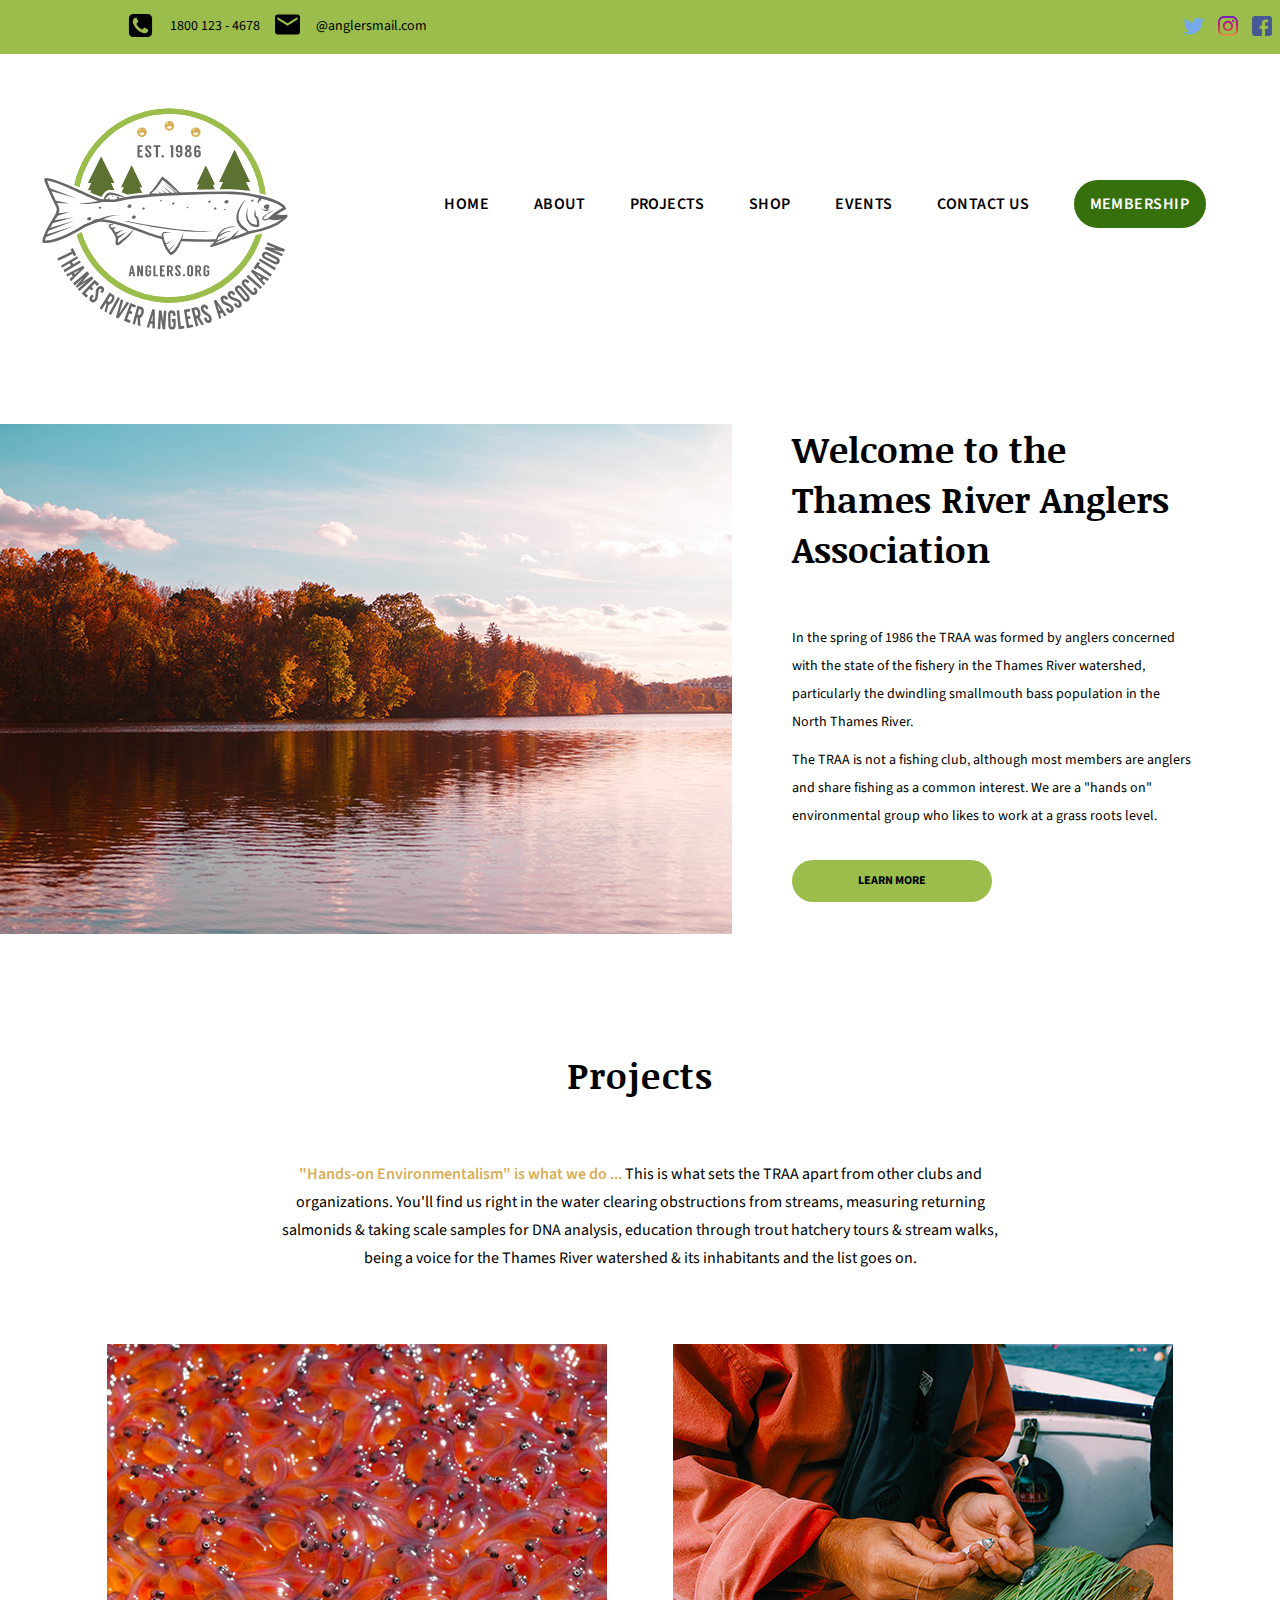
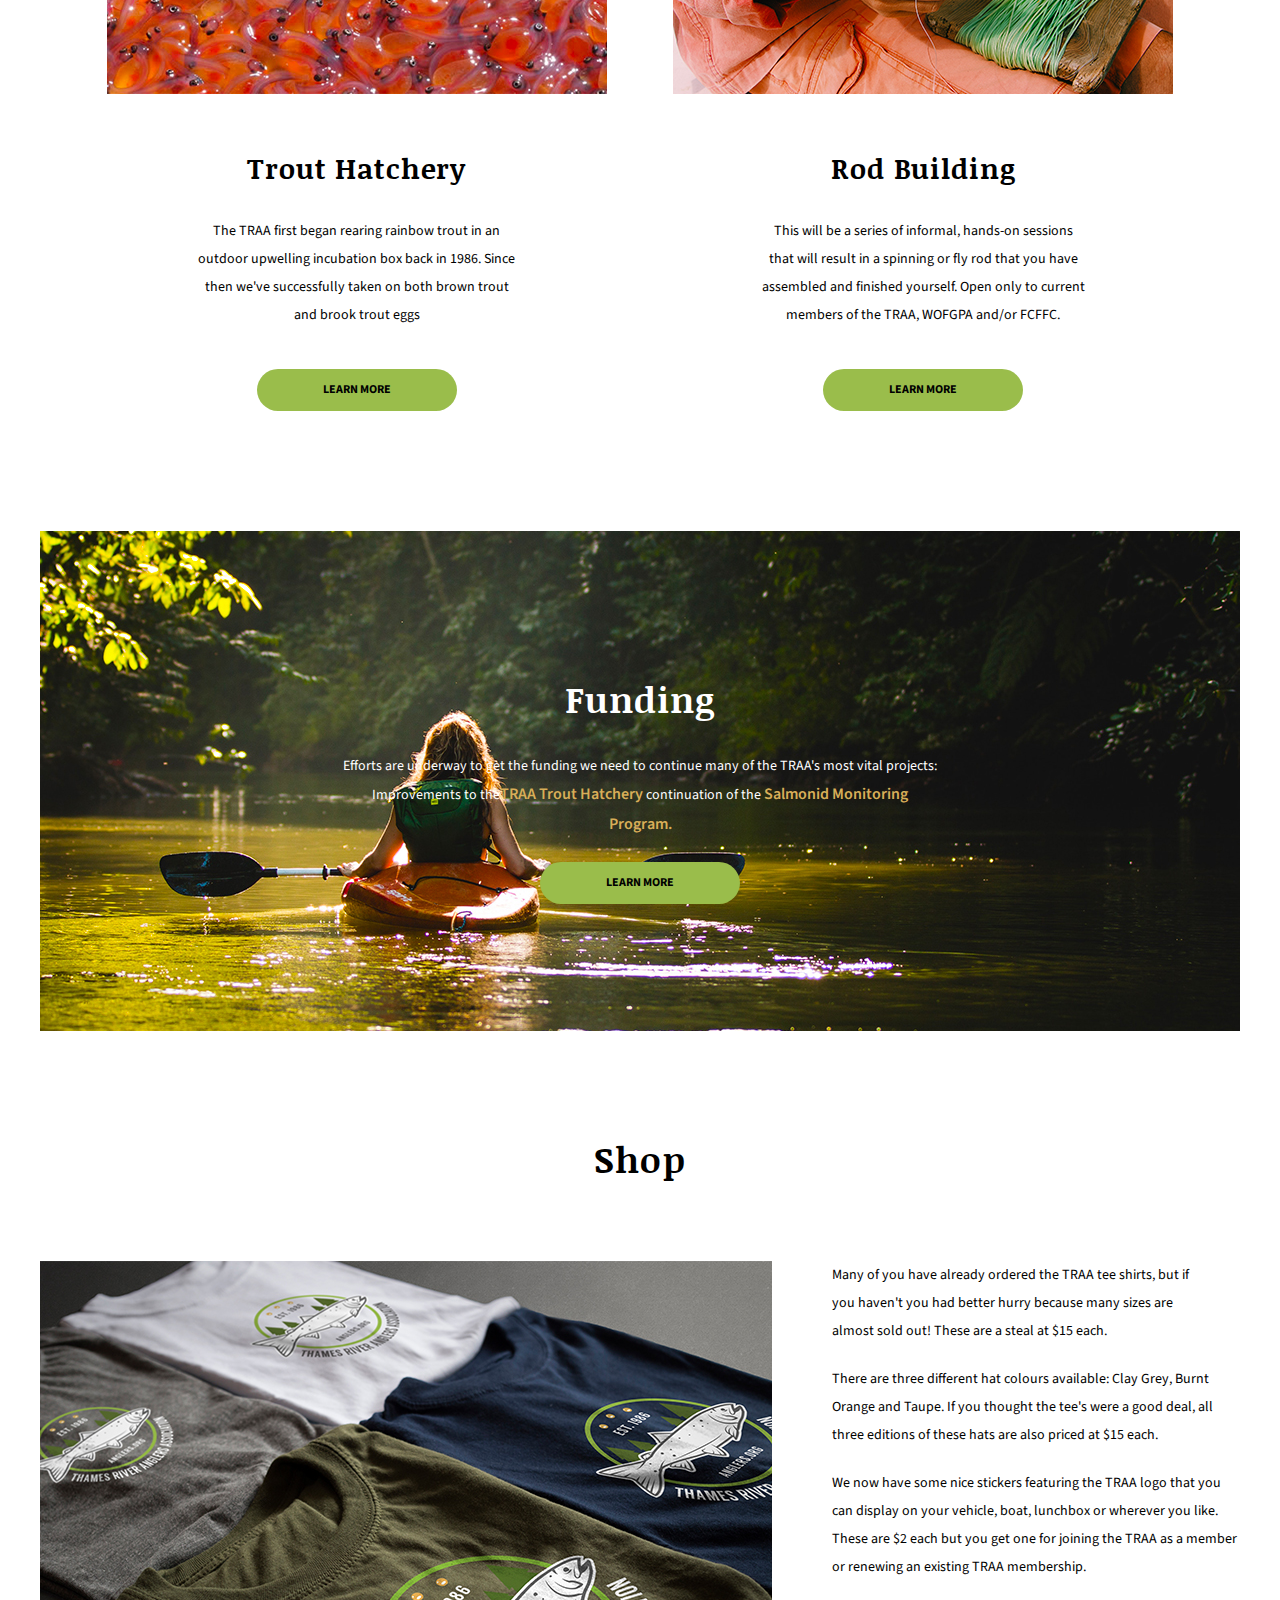
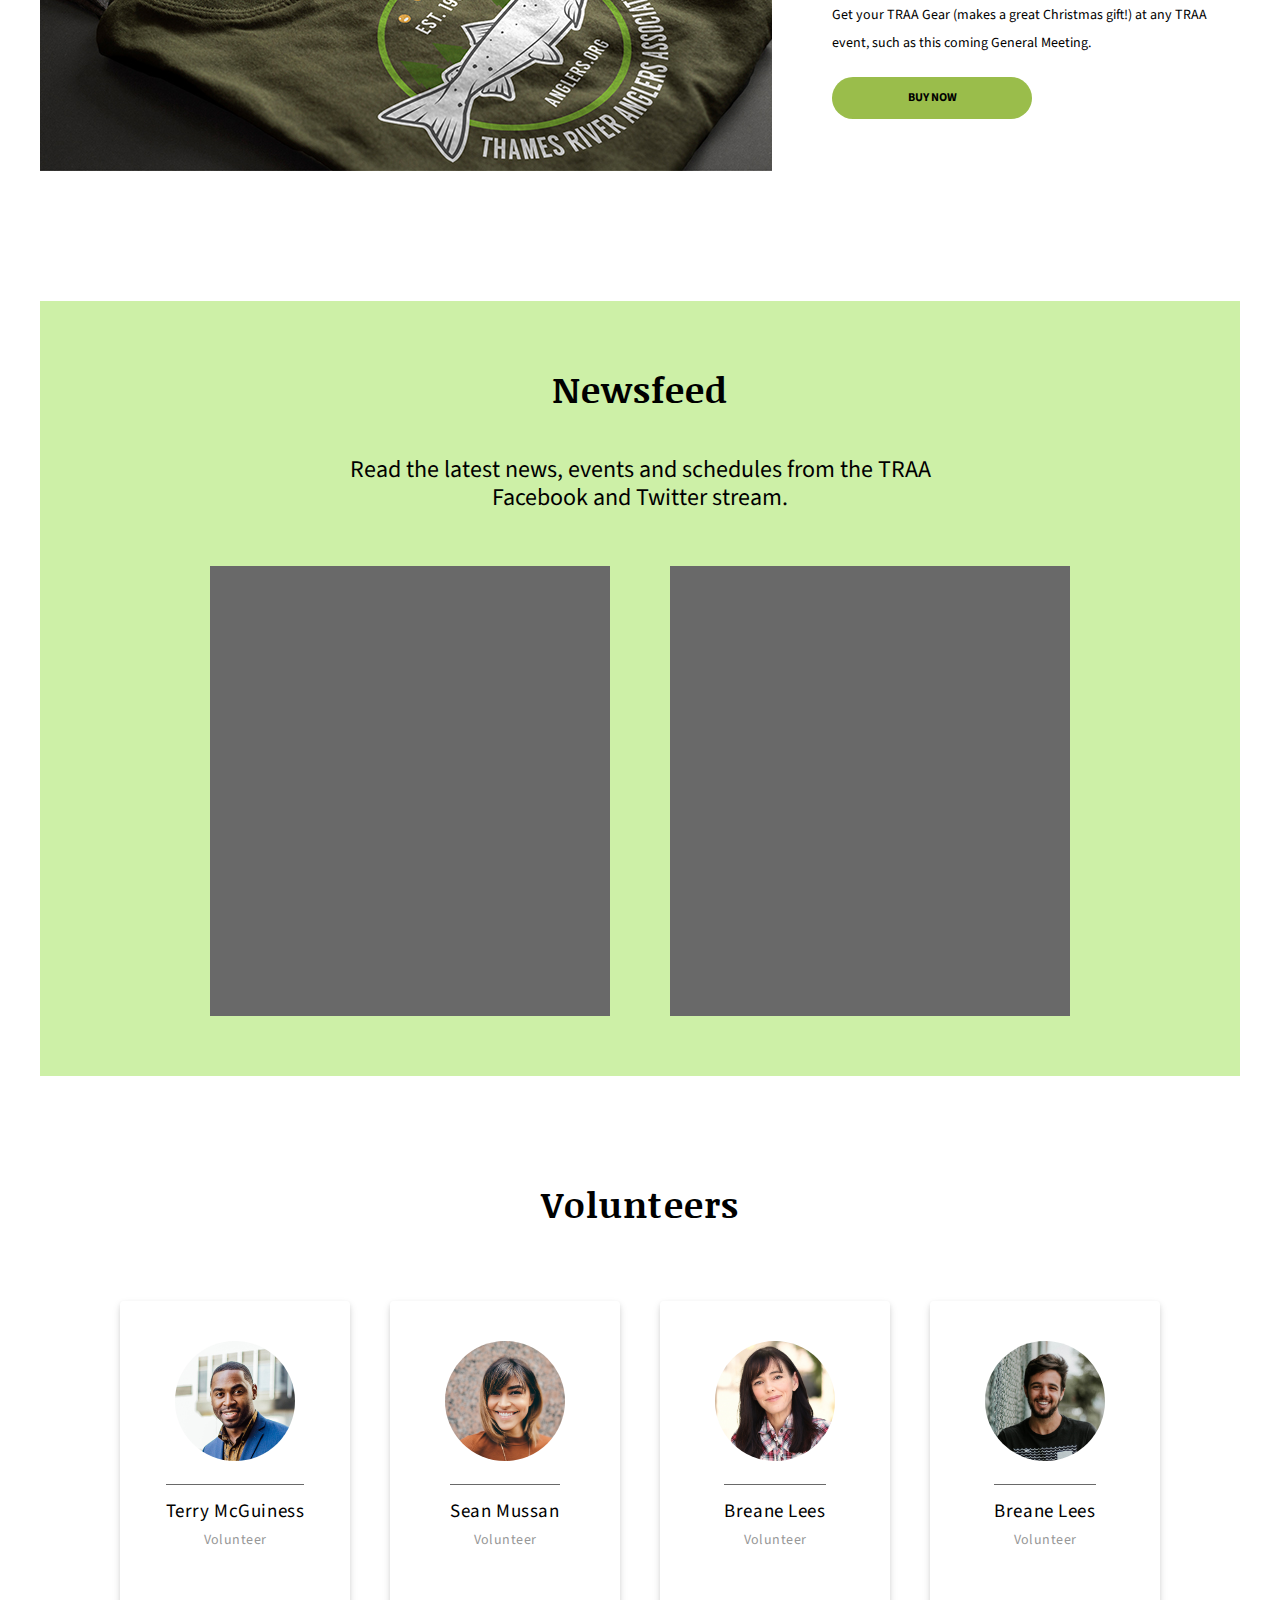
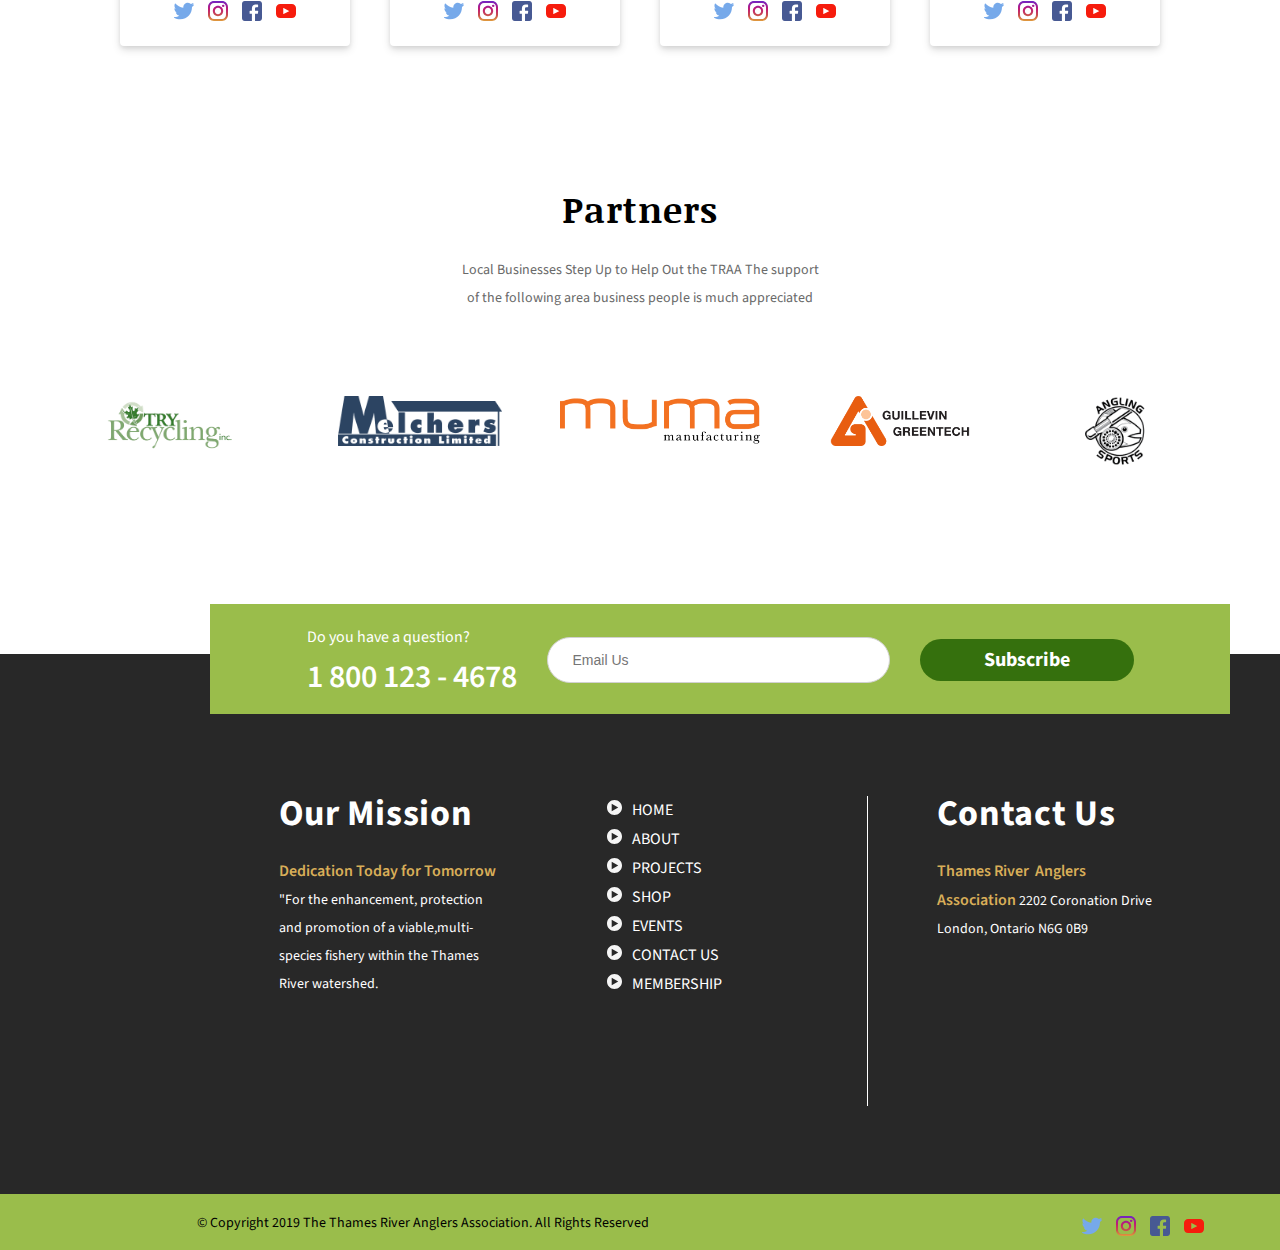
==== index.html @ 68405359 "added new images and project page detail" ====
<!doctype html>
<html lang="en">
<head>
<meta charset="utf-8">
<title>Thames River Anglers Association</title>
<link href="css/reset.css" rel="stylesheet" type="text/css"> 
<link href="https://fonts.googleapis.com/css?family=Noticia+Text:400,400i,700,700i" rel="stylesheet">
<link href="https://fonts.googleapis.com/css?family=Source+Sans+Pro:300,300i,400,400i,600,700" rel="stylesheet">
<link href="css/main.css" rel="stylesheet" type="text/css"> 
</head>

<body>
	<!-- top contact and social media -->
	<div id="topInfo">
		<section class="holder">
			<h2 class="hidden">Contact and Social Menu</h2>
			<div id="contactTop">
				<img src="images/iconfinder_phone-square_1608789.svg" alt="Iconfinder - Telephone" width="27" height="27" title="Telephone Icon">
				<p>1800 123 - 4678</p>
				<img src="images/iconfinder_email_326515.svg" alt="Iconfinder - Email" width="25" height="25" title="Email Icon">
				<p>@anglersmail.com</p>
			</div>
			<div id="socialTop">
			        <nav class="socialMedia">
			            <h2 class="hidden">Social Media Navigation</h2>			                        
			                <ul>
			                    <li><a href="https://www.twitter.com" target="_blank"><img src="images/twitter.svg" alt="Twitter Social Media Link" height="20"></a></li>
			                    <li><a href="https://www.instagram.com" target="_blank"><img src="images/instagram.svg" alt="Instagram Social Media Link" height="20"></a></li>
			                    <li><a href="https://www.facebook.com" target="_blank"><img src="images/facebook.svg" alt="Facebook Social Media Link" height="20"></a></li>
			                    <li><a href="https://www.youtube.com" target="_blank"><img src="images/youtube.svg" alt="YouTube Social Media Link" height="20"></a></li>
			                    </ul>
			        </nav>
			</div>
		</section>
	</div>
	<!-- first feature -->
	<section id="featuredCon">
			<h2 class="hidden">Featured Product</h2>
			<div id="featuredImage">
				<img src="images/phil-henry-596534-unsplash_opt.jpg" alt="Photo of a forest" width="732" height="510" title="phil henry photo">
			</div>
			<section id="featureStack">
				<h2 class="hidden">Feature Article</h2>
				<h3>Welcome to the Thames River Anglers Association</h3>
				<p id="featuredImageDesc">In the spring of 1986 the TRAA was formed by anglers concerned with the state of the fishery in the Thames River watershed, particularly the dwindling smallmouth bass population in the North Thames River.</p>
				<p>The TRAA is not a fishing club, although most members are anglers and share fishing as a common interest. We are a "hands on" environmental group who likes to work at a grass roots level.</p>

				<div><a href="#" class="featBut">LEARN MORE</a></div>
			</section>
	</section>
	<!-- Footer Start -->
	<footer id="mainFooter">
	  		<h2 class="hidden">Footer</h2>
	  		<section class="questionSection">
	  			<h2 class="hidden">Ask us a question?</h2>
	  			<div class="haveQuestion">
	  				<div id="questionNumber">
	  				<h3>Do you have a question?</h3>
	  				<p>1 800 123 - 4678</p>
	  				</div>
		  				<div class="emailSection">
		  					<form id="emailForm">
		  						<input type="text" placeholder="Email Us">
							<a href="#"><p class="subscribeTitle">Subscribe</p></a>
							</form>
						</div>
				</div>
				<!-- mission statement start -->
					<section class="missionCon">
		       			<h2 class="hidden">Promo</h2>
		       			<div id="missionWrapper">
		       				<section id="missionInfo">
		       					<h3 class="hidden">Social Media Nav</h3>
		       						<div class="ourMission">
		       							<h4>Our Mission</h4>
		       							<p><span class="boldStyling">Dedication Today for Tomorrow</span> "For the enhancement, protection and promotion of a viable,multi-species fishery within the Thames River watershed.</p>
		       						</div>
		       						<div class="quickLinks">
		       							<p><img class="iconNudge" src="images/circledbordertriangleright_183331.svg" width="15" height="15" alt="circlebordertriangle"><a href="#">HOME</a></p>
		       							<p><img class="iconNudge" src="images/circledbordertriangleright_183331.svg" width="15" height="15" alt="circlebordertriangle"><a href="#">ABOUT</a></p>
		       							<p><img class="iconNudge" src="images/circledbordertriangleright_183331.svg" width="15" height="15" alt="circlebordertriangle"><a href="#">PROJECTS</a></p>
		       							<p><img class="iconNudge" src="images/circledbordertriangleright_183331.svg" width="15" height="15" alt="circlebordertriangle"><a href="#">SHOP</a></p>
		       							<p><img class="iconNudge" src="images/circledbordertriangleright_183331.svg" width="15" height="15" alt="circlebordertriangle"><a href="#">EVENTS</a></p>
		       							<p><img class="iconNudge" src="images/circledbordertriangleright_183331.svg" width="15" height="15" alt="circlebordertriangle"><a href="#">CONTACT US</a></p>
		       							<p><img class="iconNudge" src="images/circledbordertriangleright_183331.svg" width="15" height="15" alt="circlebordertriangle"><a href="#">MEMBERSHIP</a></p>
		       						</div>
		       						<div class="contactUs">
		       							<h3>Contact Us</h3>
		       							<p><span class="boldStyling">Thames River  Anglers Association</span>
		       							2202 Coronation Drive London, Ontario N6G 0B9</p>
		       						</div>
		       				</section>
		       			</div>
		       		</section>
	  		</section>
	  		<!-- mission content end -->
		  	<!-- lower contact info -->
			<section id="copyRight">
	  			<h2 class="hidden">Copyright</h2>
					<section class="copyrightCopy">
						<h3 class="hidden">Copyright Text</h3>
						<p>&copy; Copyright 2019 The Thames River Anglers Association. All Rights Reserved</p>
						<div class="socialmediaFooter">
							<nav class="socialMedia">
							            <h2 class="hidden">Social Media Navigation</h2>			                        
							            <ul>
							                <li><a href="https://www.twitter.com" target="_blank"><img src="images/twitter.svg" alt="Twitter Social Media Link" height="20"></a></li>
							                    <li><a href="https://www.instagram.com" target="_blank"><img src="images/instagram.svg" alt="Instagram Social Media Link" height="20"></a></li>
							                    <li><a href="https://www.facebook.com" target="_blank"><img src="images/facebook.svg" alt="Facebook Social Media Link" height="20"></a></li>
							                    <li><a href="https://www.youtube.com" target="_blank"><img src="images/youtube.svg" alt="YouTube Social Media Link" height="20"></a></li>
							            </ul>
			        		</nav>
						</div>
					</section>

			</section>	
			<!-- mission section end -->
	</footer>
	<!-- end of the footer -->
	<!-- Start the Content -->
	<div id="siteContainer">
		<h1 class="hidden">TRAA Homepage</h1>
	    	<header id="mainHeader">
	        	<div id="logo">
	        		<img src="images/traa_logo-MASTER.svg" alt="logo" width="250" height="250" id="iconfinder_icon" title="Telephone Icon">
	        	</div><!--end logo-->
	        	<div class="navCon">
		            <nav id="mainNav"><h2 class="hidden">Main Navigation</h2>
				            <ul>
				               <li><a href="index.html">HOME</a>
				               		  <ul class="dropDown">
							                <li><a href="#">FUNDING</a></li>
							                <li><a href="#">NEWSFEED</a></li>
							                <li><a href="#">VOLUNTEERS</a></li>
							                <li><a href="#">PARTNERS</a></li>
							            </ul>
				               </li>
				               <li><a href="about.html">ABOUT</a></li>
				               <li><a href="projects.html">PROJECTS</a></li>
				               <li><a href="#">SHOP</a></li>
				               <li><a href="#">EVENTS</a></li>
				               <li><a href="contact.html">CONTACT US</a></li>
				               <li id="selected" ><a href="#">MEMBERSHIP</a></li>
				            </ul>
		            </nav>
		            <!--end mainNav-->
	             </div>	
	        </header>
	    <!--end mainHeader-->
	    	<div class="space">
	    		<!-- create space -->
	    	</div>
	    	<!-- end space -->
	    	<!-- Section title -->
	    	<section id="projectSection">
	    		<h2 class="hidden">Projects</h2>
	    		<h3>Projects</h3>
				<p><span class="boldStyling">"Hands-on Environmentalism" is what we do ...</span>
				This is what sets the TRAA apart from other clubs and organizations. You'll find us right in the water clearing obstructions from streams, measuring returning salmonids & taking scale samples for DNA analysis, education through trout hatchery tours & stream walks, being a voice for the Thames River watershed & its inhabitants and the list goes on.</p>
			</section>
	    <div class="projectCon">
			<!--  Section title end -->
				<section class="troutCon">
					<!-- Image goes above -->
					<div id="projectImage1">
						<img src="images/trout_hatchery_opt.jpg" alt="logo" width="500" height="350" title="Trout Fishery Eggs">
					</div>	
					<h2>Trout Hatchery</h2>
						<p class="projectText">The TRAA first began rearing rainbow trout in an outdoor upwelling incubation box back in 1986. Since then we've successfully taken on both brown trout and brook trout eggs</p>
						<a href="projects.html" class="projBut">LEARN MORE</a> 
				</section>
				<section class="rodCon">
					<!-- Image goes above -->
					<div id="projectImage2">
						<img src="images/mael-balland-1156985-unsplash_opt.jpg" alt="logo" width="500" height="350" title="Rod Building">
					</div>
					<h2>Rod Building</h2>	
						<p class="projectText">This will be a series of informal, hands-on sessions that will result in a spinning or fly rod that you have assembled and finished yourself. Open only to current members of the TRAA, WOFGPA and/or FCFFC.</p>
						<a href="#" class="projBut">LEARN MORE</a> 
				</section>				
	    </div>
	<!-- side image for swag start -->
		<section class="fundingSection">
			<h2 class="hidden">Funding</h2>
			<section id="fundingCon">
				<h3 id="fundingTitle">Funding</h3>
	       		<p class="fundingText">Efforts are underway to get the funding we need to continue many of the TRAA's most vital projects: Improvements to the<a href="projects.html"><span class="boldStyling">TRAA Trout Hatchery</span></a> continuation of the
	       		<a href="http://www.anglers.org/salmonidmonitoring_2012.html"><span class="boldStyling">Salmonid Monitoring Program.</span></a></p>
	       		<a href="#" class="fundBut">LEARN MORE</a>
	       	</section>
	    </section>
	    <!-- side shop for swag end -->
	    	 <!-- side shop for swag -->
	 <section id="shopTitle">
	 	<h2 class="hidden">Shop Title</h2>
	 	<h3>Shop</h3>
	 </section>
	<section id="shopCon">
			<h2 class="hidden">Shop</h2>
			
			<div id="shopImage">
				<img src="images/tshirt_mockup_traa_opt.jpg" alt="Tshirts" width="732" height="510" title="TRAA Swag Clothing">
			</div>
			<section id="shopStack">
				<h2 class="hidden">Shop Article</h2>
				
				<p id="shopImageDesc">Many of you have already ordered the TRAA tee shirts, but if you haven't you had better hurry because many sizes are almost sold out! These are a steal at $15 each.</p>	

				<p>There are three different hat colours available: Clay Grey, Burnt Orange and Taupe. If you thought the tee's were a good deal, all three editions of these hats are also priced at $15 each.</p>

				<p>We now have some nice stickers featuring the TRAA logo that you can display on your vehicle, boat, lunchbox or wherever you like. These are $2 each but you get one for joining the TRAA as a member or renewing an existing TRAA membership.</p>

				<p>Get your TRAA Gear (makes a great Christmas gift!) at any TRAA event, such as this coming General Meeting.</p>
				<div><a href="#" class="shopBut">BUY NOW</a></div>
		</section>
	</section>
		<!-- newsfeed  start -->
	    <section class="newsfeedCon">
	    	  <h2 class="hidden">Newsfeed</h2>
	    	<section class=" newsfeed">
	    		<h2 class="hidden">Facbook & Twitter Feed</h2>
	    		<h3 id="newsfeedTitle">Newsfeed</h3>
	    		<p class="newsfeedText">Read the latest news, events and schedules from the TRAA Facebook and Twitter stream.</p>
	    			
	    			<!-- Feed start -->
	    			<section class="juxtaSocial">
	    				<h4 class="hidden">Facebook & Twitter Feeds</h4>
		    			<div class="fb-comment-embed"></div>
		    			<div class="twitter-comment-embed"></div>
		    			<!-- Feed end -->
	    			</section>
	    	</section>
	    </section>
	    <!-- newsfeed end -->
	     <!-- volunteer start -->
	    <section class="volunteerSection">
       		<h2 class="hidden">Promo</h2>
       			<div id="volunteerCon">
       				<h3 id="volunteerTitle">Volunteers</h3>
       				<section id="profileCon">
       					<h4 class="hidden">Social Media Nav</h4>
       						<div class="socialProfile">
       							<div class="profileImage">
       								<img src="images/tamarcus-brown-266128-unsplash_opt.jpg" alt="Photo" width="120" height="120" title="Tamaruc Brown Photo">
       							</div>
	       							<p class="volunteerNam">Terry McGuiness</p>
	       							<p class="justVolunteer">Volunteer</p>
       							<div class="socialmediaIcons">
       								<nav class="socialMedia">
							            <h2 class="hidden">Social Media Navigation</h2>			                        
							                <ul>
							                    <li><a href="https://www.twitter.com" target="_blank"><img src="images/twitter.svg" alt="Twitter Social Media Link" height="20"></a></li>
							                    <li><a href="https://www.instagram.com" target="_blank"><img src="images/instagram.svg" alt="Instagram Social Media Link" height="20"></a></li>
							                    <li><a href="https://www.facebook.com" target="_blank"><img src="images/facebook.svg" alt="Facebook Social Media Link" height="20"></a></li>
							                    <li><a href="https://www.youtube.com" target="_blank"><img src="images/youtube.svg" alt="YouTube Social Media Link" height="20"></a></li>
							                    </ul>
			        				</nav>
       							</div>
       						</div>
       						<div class="socialProfile">
       							<div class="profileImage">
       								<img src="images/kyle-loftus-592091-unsplash.jpg" alt="Photo" width="120" height="120" title="Tamaruc Brown Photo">
       							</div>
	       							<p class="volunteerNam">Sean Mussan</p>
	       							<p class="justVolunteer">Volunteer</p>
       							<div class="socialmediaIcons">
       								<nav class="socialMedia">
							            <h2 class="hidden">Social Media Navigation</h2>			                        
							                <ul>
							                    <li><a href="https://www.twitter.com" target="_blank"><img src="images/twitter.svg" alt="Twitter Social Media Link" height="20"></a></li>
							                    <li><a href="https://www.instagram.com" target="_blank"><img src="images/instagram.svg" alt="Instagram Social Media Link" height="20"></a></li>
							                    <li><a href="https://www.facebook.com" target="_blank"><img src="images/facebook.svg" alt="Facebook Social Media Link" height="20"></a></li>
							                    <li><a href="https://www.youtube.com" target="_blank"><img src="images/youtube.svg" alt="YouTube Social Media Link" height="20"></a></li>
							                    </ul>
			        				</nav>
       							</div>
       						</div>
       						<div class="socialProfile">
       							<div class="profileImage">
       								<img src="images/sage-kirk-485982-unsplash-opt.jpg" alt="Photo" width="120" height="120" title="Tamaruc Brown Photo">
       							</div>
	       							<p class="volunteerNam">Breane Lees</p>
	       							<p class="justVolunteer">Volunteer</p>
       							<div class="socialmediaIcons">
       								<nav class="socialMedia">
							            <h2 class="hidden">Social Media Navigation</h2>			                        
							                <ul>
							                    <li><a href="https://www.twitter.com" target="_blank"><img src="images/twitter.svg" alt="Twitter Social Media Link" height="20"></a></li>
							                    <li><a href="https://www.instagram.com" target="_blank"><img src="images/instagram.svg" alt="Instagram Social Media Link" height="20"></a></li>
							                    <li><a href="https://www.facebook.com" target="_blank"><img src="images/facebook.svg" alt="Facebook Social Media Link" height="20"></a></li>
							                    <li><a href="https://www.youtube.com" target="_blank"><img src="images/youtube.svg" alt="YouTube Social Media Link" height="20"></a></li>
							                    </ul>
			        				</nav>
       							</div>	
       						</div>
       						<div class="socialProfile">
       							<div class="profileImage">
       								<img src="images/eduardo-dutra-620857-unsplash_opt.jpg" alt="Photo" width="120" height="120" title="Tamaruc Brown Photo">
       							</div>
	       							<p class="volunteerNam">Breane Lees</p>
	       							<p class="justVolunteer">Volunteer</p>
       							<div class="socialmediaIcons">
       								<nav class="socialMedia">
							            <h2 class="hidden">Social Media Navigation</h2>			                        
							                <ul>
							                    <li><a href="https://www.twitter.com" target="_blank"><img src="images/twitter.svg" alt="Twitter Social Media Link" height="20"></a></li>
							                    <li><a href="https://www.instagram.com" target="_blank"><img src="images/instagram.svg" alt="Instagram Social Media Link" height="20"></a></li>
							                    <li><a href="https://www.facebook.com" target="_blank"><img src="images/facebook.svg" alt="Facebook Social Media Link" height="20"></a></li>
							                    <li><a href="https://www.youtube.com" target="_blank"><img src="images/youtube.svg" alt="YouTube Social Media Link" height="20"></a></li>
							                    </ul>
			        				</nav>
       							</div>	
       						</div>
       				</section>
       			</div>
       	</section>
	    <!-- volunteer end -->
	    <section class="partnerSection">
			<h2 class="hidden">Funding</h2>
				<section id="partnerCon">
					<h3 id="partnerTitle">Partners</h3>
		       		<p class="partnerText">Local Businesses Step Up to Help Out the TRAA The support of the following area business people is much appreciated</p>
			       	<section class="partnerFeature">
			       		<h4 class="hidden">partner logos</h4>
			       		<div class="partnerLogo">
			       			<img src="images/try_recycling.svg" alt="parnter logo" width="175" height="55" title="Try_Recycling">
			       		</div>
			       		<div class="partnerLogo">
			       			<img src="images/melchers.svg" alt="parnter logo" width="200" height="50" title="Melchers">
			       		</div>
			       		<div class="partnerLogo">
			       			<img src="images/muma.svg" alt="parnter logo" width="200" height="50" title="Muma Manufacturing">
			       		</div>
			       		<div class="partnerLogo">
			       			<img src="images/guillevin.svg" alt="parnter logo" width="200" height="50" title="Guillevin">
			       		</div>
			       		<div class="partnerLogo">
			       			<img src="images/angling.svg" alt="parnter logo" width="150" height="70" title="Anglers">
			       		</div>
			       	</section>
		       	</section>
		       	
	    </section>

    </div><!--end siteContainer-->
	<script src="js/main.js"></script>   
</body>
</html>
---- css/main.css ----
@charset"UTF-8";
/*CSS Doc*/

/* comments */

.hidden
{
	display: none;
}

/* Colour Palette */
/* sky blue && greens */
/* b8ecd9 */
/* 083642 dark blue */
/* b0df49  lime green */
/* cdf0a7 */
 /* 476c5f */
 /* 35700d  hover green */


/* Logo Greens below */
/* 9abd4b primary green */
/* 5d7132 lime green  */
/* d8ae58  brown */

/*font-family: 'Noticia Text', serif; */
/*font-family: 'Source Sans Pro', sans-serif; */
body
{
	font-family: 'Source Sans Pro', Georgia, sans-serif;

}

p 
{	
	font-size: 14px;
	line-height: 28px;
}

a:any-link 
{
	color: #000;
	text-decoration: none;
	cursor: auto;
}

div a {
	font-size: 12px;
}


/* This will fill all my content */
#topInfo
{	display: flex;
	flex-direction: row;
	justify-content: center;
	width: 1440px;
	height: 54px;
	margin: 0 auto;
	background-color: #9abd4b;
}

.holder
{
	display: flex;
	flex-direction: row;
	margin: 0 auto;

}

/* very top telephone number and social area container */
#contactTop
{
	display: flex;
	flex-direction: row;
	justify-content: space-between;
	width: 300px;
	height: 27px;
	margin-top: 12px;
	margin-right: 750px;
	color: #000;
}

#socialTop{
	display: flex;
	flex-direction: row;
	justify-content: space-between;
}

.socialMedia{
	display: flex;
	flex-direction: row;
	justify-content: center;
	align-items: center;
}

.socialMedia ul li{
	filter: brightness(0.30); /*for IE6-9*/
	-webkit-filter: brightness(100%); /* Chrome 19+ & Safari 6+ */
	list-style: none;
	display: inline;
	padding: 7px;
	align-items: center;
}

.socialMedia ul li:hover{	
  filter: none;
  -webkit-filter: brightness(0%);
}

/* put DIVs the the siteContianer */
#siteContainer
{
	width: 1200px;
	margin: 0 auto;
}


#mainHeader
{
	display: flex;
	flex-direction: row;
	margin-top: 40px;

}

/*This is a flex for logo */
#logo
{	
	width: 250px;
	height: 250px;
	border-radius: 50%;

}

.navCon{
	margin-left: auto;
	height: 100px;
	margin-bottom: 30px;
}

#mainNav
{	
	display:flex;
	flex-direction: column;
	margin-left: auto;
	width: 830px;
	margin-top: 76px;

}

/* drop downmenu start  */
li 
{
 	display: block;
 	float: left;
 	padding: 10px;
    position: relative;
    text-decoration: none;
 	transition-duration: 0.2s;
}

li:hover 
{
 	cursor: pointer;
}

ul li ul 
{
	visibility: hidden;
	opacity: 0;
	position: absolute;
	transition: all 0.2s ease;
	margin-top: 10px;
	display: none;
}

/* hover meat and potatoes */
ul li:hover > ul, ul li:focus within > ul, ul li ul:hover 
{
	visibility: visible;
	display: block;
	opacity: 1;
	color: #fff;
	background-color: #35700d;
	padding: 15px; 
}

ul li ul li 
{
	clear: both;
	width: 100%;
}

.dropDown
{
	color: #fff;
}

/* drop down end */
#mainNav ul
{
	display: flex;
	justify-content: space-evenly;
	flex-direction: row;
	align-items: center;
}

#mainNav ul li {
	font-size: 16px;
	font-weight: 600;
	margin-left: 0px;
	letter-spacing: 0.03em;
}

#mainNav ul li a{
	font-size: 16px;
	-webkit-transition: color 0.4s ease-out;
  	-moz-transition: color 0.4s ease-out;
  	-o-transition: color 0.4s ease-out;
  	transition: color 0.4s ease-out;
	text-decoration: none;	
}

#mainNav ul li a:hover{
	color: #d8ae58;

}
/* membership bubble button */
#selected a
{

	width: 100px;
	color: white;
	padding: 16px;	
	background-color: #35700d;
	display: inline-block;	
 	border-radius: 50px;

}

/* feature container */
#featuredCon
{
	display: flex;
	flex-direction; row;
	position: absolute;
	margin-top: 370px;
}

#featuredImage
{	
	height: 510px;
	width: 732px;
	background-color: #282828;
	margin-right: 60px;
}

/* Container */
#featureStack{
	display: flex;
	flex-direction: column;
}

#featuredImageDesc
{
	width: 420px;
	margin-top: 50px;

}	

/* Title */
#featureStack h3{
	width: 410px;
	font-family: 'Noticia Text', Georgia, serif;
	font-weight: 700;
	font-size: 36px;
	line-height: 50px;
}

#featureStack p
{
	width: 400px;
	margin-bottom: 10px;
}



.featBut
{
	font-weight: bold;
	display: block;
	width: 170px;
	padding: 15px;
	text-align: center;
	margin-top: 20px;
	border-radius: 25px;
	color: #fff;
	background-color: #9abd4b;
	-webkit-transition: color 0.4s ease-out;
  	-moz-transition: color 0.4s ease-out;
  	-o-transition: color 0.4s ease-out;
  	transition: color 0.4s ease-out;
	
}

.featBut:Hover
{
	color: #fff;
	background-color: #35700d;
}

	
#featureStack{
	display: flex;
	flex-direction: column;
}

/* Space create within the body */
.space
{
	margin-bottom: 700px;
}

/* project section container */
#projectSection

{	display: flex;
	flex-direction: column;
	justify-content: center;
	margin: 0 auto;
	height: 240px;
}

#projectSection h3
{
	
	font-family: 'Noticia Text', Georgia, serif;
	font-weight: 700;
	font-size: 36px;
	height: 65px;
	letter-spacing: 0.03em;
	text-align: center;
	margin: 0 auto;
	margin-bottom: 38px;
}

.boldStyling
{
	font-size: 16px; 
	font-weight: 600;
	color: #d8ae58;
}


#projectSection p
{
	width: 750px;
	color: #000;
	font-size: 16px;
	text-align: center;
	margin: 0 auto;
	
}

/* two boxes on each side */
.projectCon
{
	display: flex;
	flex-direction: row;
	justify-content: space-evenly;
	margin: 0 auto;
	margin-top: 60px;
	margin-bottom: 120px;	
}

.projectCon h2 
{
	font-family: 'Noticia Text', Georgia, serif;
	font-weight: 700;
	font-size: 28px;
	letter-spacing: 0.03em;
	margin-top: 60px;
	margin-bottom: 35px;
	text-align: center;
}

/* section container */
#projectImage1, #projectImage2 
{	
	width: 500px;
	height: 350px;
	margin: 0 auto;
}

.projectText
{	width: 325px;
	text-align: center;
}

/* center the containter to the wrapper projectCon */
.troutCon
{
	display: flex;
	flex-direction: column;
	align-items: center;
}
/* psuh the button down */
.troutCon a
{
	margin-top: 40px;
}

.rodCon
{
	display: flex;
	flex-direction: column;
	align-items: center;
}
/* push the button down */
.rodCon a
{
	margin-top: 40px;
}

/* section buttons */
.projBut
{
	font-weight: bold;
	display: block;
	width: 170px;
	padding: 15px;
	text-align: center;
	margin-top: 20px;
	border-radius: 25px;
	color: #fff;
	background-color: #9abd4b;
	-webkit-transition: color 0.4s ease-out;
  	-moz-transition: color 0.4s ease-out;
  	-o-transition: color 0.4s ease-out;
  	transition: color 0.4s ease-out;
	
}

.projBut:Hover
{
	color: #fff;
	background-color: #35700d;
}

/* Funding start: using the image as the background ; */
.fundingSection
{
	display: flex;
	flex-direction: row;
	height: 500px;
	margin-bottom: 110px;
	background: url('../images/filip-mroz-169103-unsplash_opt.jpg') center no-repeat; 
}


.fundBut
{
	font-weight: bold;
	display: block;
	width: 170px;
	padding: 15px;
	text-align: center;
	margin-top: 20px;
	border-radius: 25px;
	color: #fff;
	background-color: #9abd4b;
	-webkit-transition: color 0.4s ease-out;
  	-moz-transition: color 0.4s ease-out;
  	-o-transition: color 0.4s ease-out;
  	transition: color 0.4s ease-out;
	
}

.fundBut:Hover{

	color: #fff;
	background-color: #35700d;
}

#fundingCon
{
	display: flex;
	flex-direction: column;
	align-items: center;
	margin: 0 auto;
	margin-top:150px;
}

#fundingCon h3
{
	font-family: 'Noticia Text', Georgia, serif;
	font-weight: 700;
	font-size: 36px;
	color: #fff;
	letter-spacing: 0.03em;
	margin-bottom: 35px;
	text-align: center;

}

#fundingTitle
{
	width: 250px;
	height: 36px;
	margin-bottom: 30px;

}

.fundingText
{
	width: 600px;
	height: 50px;
	text-align: center;
	color: #fff;
	margin-bottom: 40px;
}
/* Funding End */

/* Shop start */
#shopCon
{
	display: flex;
	flex-direction: row;
	margin-bottom: 130px;
}

#shopTitle
{
	font-family: 'Noticia Text', Georgia, serif;
	font-weight: 700;
	font-size: 36px;
	height: 65px;
	letter-spacing: 0.03em;
	text-align: center;
	margin: 0 auto;
	margin-bottom: 55px;
}


#shopImage
{	
	height: 510px;
	width: 732px;
	background-color: #282828;
	margin-right: 60px;
}

#shopStack{
	display: flex;
	flex-direction: column;

}

#shopImageDesc
{
	width: 375px;

}

#shopStack p
{
	margin-bottom: 20px;
}	

.shopBut
{
	font-weight: bold;
	display: block;
	width: 170px;
	padding: 15px;
	text-align: center;
	border-radius: 25px;
	color: #fff;
	background-color: #9abd4b;
	-webkit-transition: color 0.4s ease-out;
  	-moz-transition: color 0.4s ease-out;
  	-o-transition: color 0.4s ease-out;
  	transition: color 0.4s ease-out;
	
}

.shopBut:Hover
{
	color: #fff;
	background-color: #35700d;

}
/* shop end */
/* newsfeed start */
.newsfeedCon
{
	display: flex;
	flex-direction: row;
	justify-content: space-evenly;
	background-color: #cdf0a7;
	margin-bottom: 110px;

}

/* center content inside its container  */
.newsfeed
{	
	margin: 0 auto;
}

.newsfeedCon h3
{
	font-family: 'Noticia Text', Georgia, serif;
	font-weight: 700;
	font-size: 36px;
	height: 65px;
	letter-spacing: 0.03em;
	text-align: center;
	margin: 0 auto;	
	margin-top: 70px;
	margin-bottom: 20px;
}

.newsfeedText
{

	font-family: 'Source Sans Pro', sans-serif; 
	font-size: 24px;
	width: 600px;
	height: 50px;
	text-align: center;
	margin-bottom: 20px;
	margin: 0 auto;
}
/* side by side feeds */
.juxtaSocial
{
	display: flex;
	flex-direction: row;
	margin-top: 60px;
	margin-bottom: 60px;
}

.fb-comment-embed
{
	width:400px;
	height: 450px;
	margin-right: 60px;
	background-color: #696969;
}

.twitter-comment-embed
{
	width:400px;
	height: 450px;
	background-color: #696969;
}


/* volunteer start */
.volunteerSection
{
	display: flex;
	flex-direction: row;
	justify-content: space-between;
}

#volunteerTitle
{	
	font-family: 'Noticia Text', Georgia, serif;
	font-weight: 700;
	font-size: 36px;
	height: 65px;
	letter-spacing: 0.03em;
	text-align: center;
	margin: 0 auto;	
	margin-top: 0px;
	margin-bottom: 0px;

}

#volunteerCon
{
	display: flex;
	flex-direction: column;
	margin: 0 auto;
}

/* home page profile */
#profileCon
{
	display: flex;
	flex-direction: row;
	justify-content: space-between;
	width: 300px;
	height: 400px;
	margin-bottom: 90px;

}

/* Social Media */
.socialProfile
{	
	display: flex;
	flex-direction: column;
	align-items: center;
	justify-content: space-between;
	width: 230px;
	margin-bottom: 55px;	
	border-radius: 4px;
	background-color: #fff;
	box-shadow: 0 4px 8px 0 rgba(0,0,0,0.12),
            0 2px 4px 0 rgba(0,0,0,0.08);


}

.socialmediaIcons
{	
	width: 180px;
	height: 28px;
	position: relative;
	bottom: 30px;
}

/*  this is about section */
.volunteerNam
{
	letter-spacing: 0.03em;
	font-size: 19px;
	border-top: 1px solid #696969;
	padding-top: 13px;
	margin-top: 60px;
}

/* home page normal */
.justVolunteer
{
	letter-spacing: 0.03em;
	color: #979797;
	margin-bottom: 70px;
}

.socialProfile #volunteetNam
{
/*	width: 160px;
*/	text-align: center;
	margin: 0 auto;
	border-top: 1px solid #696969;
}

.executiveProfile
{
	width: 160px;
	text-align: center;
	margin: 0 auto;

}

/* about section area */

/* volunteer end */
/* partner start */
#partnerCon
{
	display: flex;
	flex-direction: column;
	align-items: center;
	margin: 0 auto;
}

#partnerTitle
{
	font-family: 'Noticia Text', Georgia, serif;
	font-weight: 700;
	font-size: 36px;
	height: 65px;
	letter-spacing: 0.03em;
	text-align: center;
	margin: 0 auto;	
	margin-top: 0px;
	margin-bottom: 0px;

}

.partnerText
{
	width: 370px;
	height: 50px;
	text-align: center;
	color: #696969;
	margin-bottom: 50px;
}

.partnerFeature
{
	display: flex;
	flex-direction: row;
	justify-content: space-evenly;
	margin: 0 auto;
}

.partnerLogo
{
	width: 160px;
	height: 50px;
	margin: 40px;

}

/* partner end */


/* question section */
.questionSection
{
	width: 1020px;
	height: 110px;	
	bottom: 50px;
	position: relative;
	justify-content: space-evenly;
	margin: 0 auto;
	background-color: #9abd4b;
	
}

.haveQuestion
{
	display: flex;
	flex-direction: row;
	justify-content: center;
	margin: 25px;

}

.haveQuestion h3
{
	width: 200px;
	height: 20px;
	font-size: 16px;
	margin-bottom: 14px;
	color: #fff;

}

#questionNumber
{
	display: flex;
	flex-direction: column;
}

#questionNumber p
{
	font-weight: 600;
	font-size: 32px;
	color: #fff;

}
/* subcribe button */
.subscribeTitle
{
	width: 200px;
	text-align: center;
	padding: 7px;
	border-radius: 25px;
	font-weight: 700;
	font-size: 20px;
	color: #fff;
	background-color: #35700d;

}

.emailSection
{
	display: flex;
	flex-direction: row;
	justify-content: space-around;

}


#emailForm
{	
	display: flex;
	flex-direction: row;
	align-items: center;
	justify-content: space-evenly;
	margin-left: 30px;

}

/* to make the search stay of the right side*/

#emailForm input
{
	width: 290px;
	padding: 14px 26px 14px 25px;
	border: 1px solid #d1d1d1;
	bottom: 56px;
	border-radius: 25px;
	margin-right: 30px;
}

/* change font size */
input
{
	font-size: 14px;
}
/* Question submissionfeed end  */


/* mission start */
.missionSection
{
	display: flex;
	flex-direction: row;
	justify-content: space-between;
	margin: 0 auto;
}

#missionTitle
{	
	width: 212px;
	height: 36px;
	text-align: center;
	background-color: #696969;
	margin: 0 auto;

}

#missionCon
{
	display: flex;
	flex-direction: column;
	margin: 0 auto;
}

/* mission statement end */
.missionCon
{
	display: flex;
	flex-direction: row;
	justify-content: space-between;
	margin-bottom: 45px;

}

#missionWrapper
{
	display: flex;
	flex-direction: column;
}

#missionInfo
{
	display: flex;
	flex-direction: row;
	justify-content: space-evenly;
	width: 1020px;
	height: 310px;
	margin-top: 80px;

}

/* our mission start */
.ourMission h4
{
	width: 260px;
	font-size: 36px;
	font-weight: 700;
	color: #fff;
	letter-spacing: 0.02em;
}
.ourMission p
{
	width: 225px;
	margin-top: 25px;
	color: #fff;
}

.quickLinks
{
	width: 260px;
	color: #fff;
	border-right: 1px solid #fff;
}

.quickLinks a
{
	font-size: 16px;
	color: #fff;
}


/* iconFinder pointer */
.iconNudge
{
	padding-right: 10px; 
}
/*wrapper */
.contactUs
{
	color: #fff;
	
}
/* heading */
.contactUs h3
{
	width: 200px;
	font-size: 36px;
	font-weight: 700;
	color: #fff;
	letter-spacing: 0.02em;

}
/* text */
.contactUs p
{
	width: 225px;
	margin-top: 25px;
	color: #fff;
}

/*copyright start */
#copyRight
{	

	position: absolute;
	width: 1440px;
	height: 56px;
	margin-top: 540px;
	background-color: #9abd4b;
}

.copyrightCopy 
{
	display: flex;
	flex-direction: row;
	justify-content: space-around;
	margin-top: 15px;

}

.socialmediaFooter
{
	width: 200px;
	height: 25px;

}

/* About section start CSS */
.aboutSpace
{
	margin-bottom: 820px;
}

/*  title header for the section */
#aboutSection
{
	margin-top: 110px;
	padding-top: 72px;
	border-top: 1px solid #333;

}

#aboutSection h3
{	
	width: 611px;
	height: 65px;
	color: #696969;
	text-align: center;
	background-color: #696969;
	margin: 0 auto;
	margin-top: 10px;

}
/* intro top section wrapper */
#aboutCon
{
	display: flex;
	flex-direction; row;
	position: absolute;
	margin-top: 670px;
}


#aboutImage
{	
	height: 600px;
	width: 732px;
	background-color: #282828;
	margin-right: 60px;
}

#aboutImageDesc
{
	width: 360px;
	height: 598px;
	background-color: #a9a9a9;

}

.bulletpointCon
{
	display: flex;
	flex-direction: row;
	justify-content: space-evenly;
	margin: 0 auto;
	width: 840px;
	margin-top: 20px;
	margin-bottom: 120px;	
}

#otherTitle
{
	width: 611px;
	height: 65px;
	color: #696969;
	text-align: center;
	background-color: #696969;
	margin: 0 auto;
	margin-top: 40px;
	margin-bottom: 80px; 
}

/* spacing the bullet points */
.bulletpointCon p
{
	margin-bottom: 20px;
}

/* center the containter to the wrapper projectCon */
.bulletpointLeft
{
	display: flex;
	flex-direction: column;
	align-items: center;
	padding-right: 60px;

}

.bulletpointRight
{
	border-left: 1px solid #282828;
	padding-left: 60px;
}

.bulletpointRightCon
{
	display: flex;
	flex-direction: column;
	align-items: center;
}

/* home page profile */
#profileCon
{
	display: flex;
	flex-direction: row;
	justify-content: space-between;
	width: 1040px;
	height: 400px;
	margin-top: 50px;

}

.socialprofileAbout
{
	text-align: center;
	width: 200px;
	height: 280px;
	margin-bottom: 55px;	
	border-radius: 4px;
	background-color: #dcdcdc;
}

.socialprofileAbout h4
{	
	margin-top: 80px;
}

.profileImage img
{
	width: 120px;
	height: 120px;
	position: relative;
	top: 40px;
	border-radius: 100px;
	margin: 0 auto;
}

/* home page volunteer title */
.justVolunteer
{
	letter-spacing: 0.03em;
	color: #979797;
	margin-bottom: 70px;
}

/* personel job title */
.traaexecTitle
{
	letter-spacing: 0.03em;
	font-weight: bold;

}

.personName
{
	letter-spacing: 0.03em;
	color: #979797;
}

#aboutFooter
{	
	display: flex;
	flex-direction: row;
	position: absolute;
	height: 545px;
	width: 1440px;
	margin-top: 3875px;
	background-color: #696969;

}

/* about section end positioned absolute */
/* project section start */
#canvasCon
{
	display: flex;
	flex-direction; row;
	position: absolute;
	margin-top: 370px; /* height similar to the homepage */
}

/* image full width */
#projectImage

{	
	width: 1440px;
	height: 510px;
	background-color: #282828;
	margin-right: 60px;

}
/* dropDown */
.firstcharacter
{

	font-family: 'Noticia Text', Georgia, serif;
	font-weight: 700;
	color: #35700d;
	float: left;
	font-size: 75px;
	line-height: 42px;
	padding-top: 4px;
	padding-right: 8px;
	padding-left: 3px;
}


/* content copy area */
#projecttextArea
{
	width: 980px;
	height: 5000px;
	margin: 0 auto;
	margin-top: 430px;
	background-color: #fff;
	box-shadow: 0 4px 8px 0 rgba(0,0,0,0.12),
            0 2px 4px 0 rgba(0,0,0,0.08);
}	

/* Text wrap */
#floatedLeft
{
	width: 533px;
	float: left;
	padding: 45px;

}
/* text wrap */
#floatedRight
{
	width: 400px;
	float: right;
	padding: 45px;
}

/* article title */
#articleHeading
{	
	font-family: 'Noticia Text', Georgia, serif;
	font-weight: 700;
	font-size: 36px;
	line-height: 50px;
	width: 900px;
	text-align: center;
	padding-top: 50px;
	padding-bottom: 50px;
	border-bottom: 1px solid #333;
	margin: 0 auto;

}

#projecttextArea p
{
	width: 900px;
	padding-top: 50px;
	text-align: left;
	letter-spacing: 0.03em;
	margin-bottom: 20px;
	margin: 0 auto;
}

/* project section end */
#mainFooter
{	
	display: flex;
	flex-direction: row;
	position: absolute;
	height: 545px;
	width: 1440px;
	margin-top: 5400px;
	background-color: #282828;

}
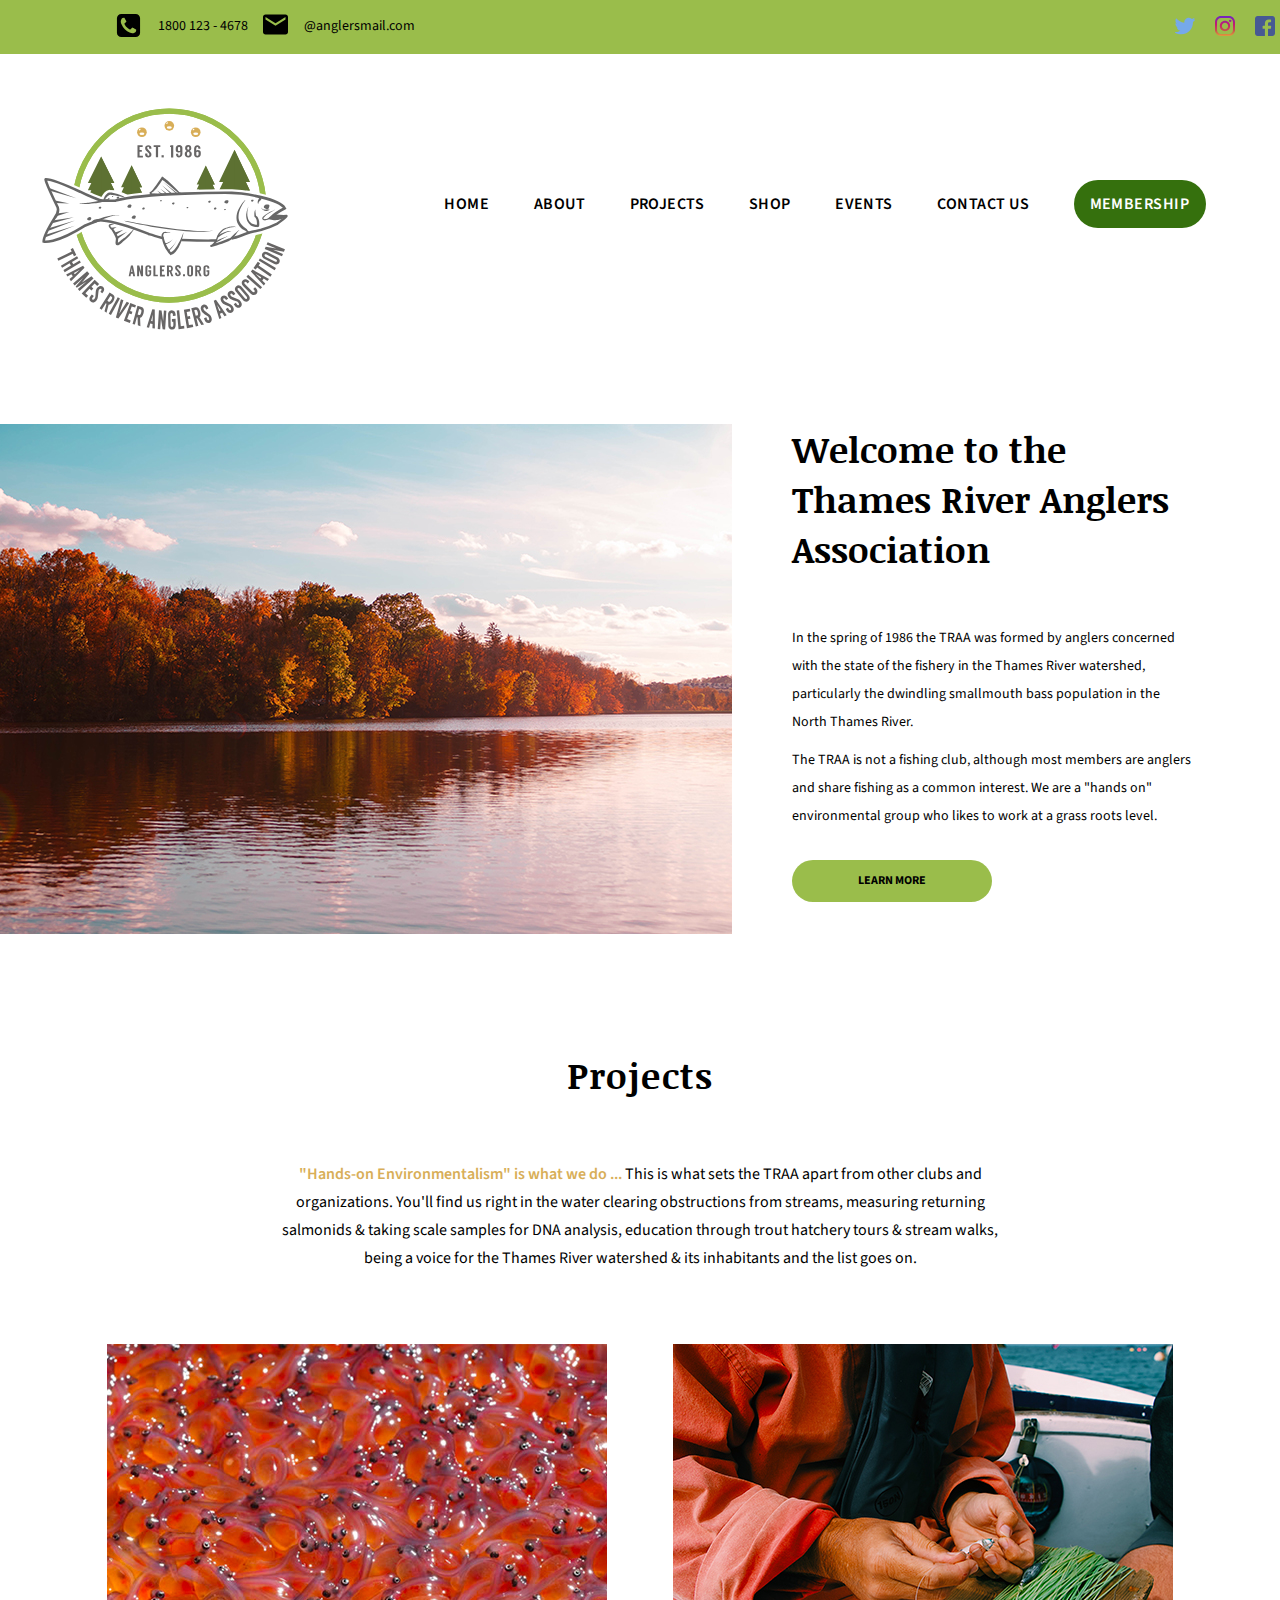
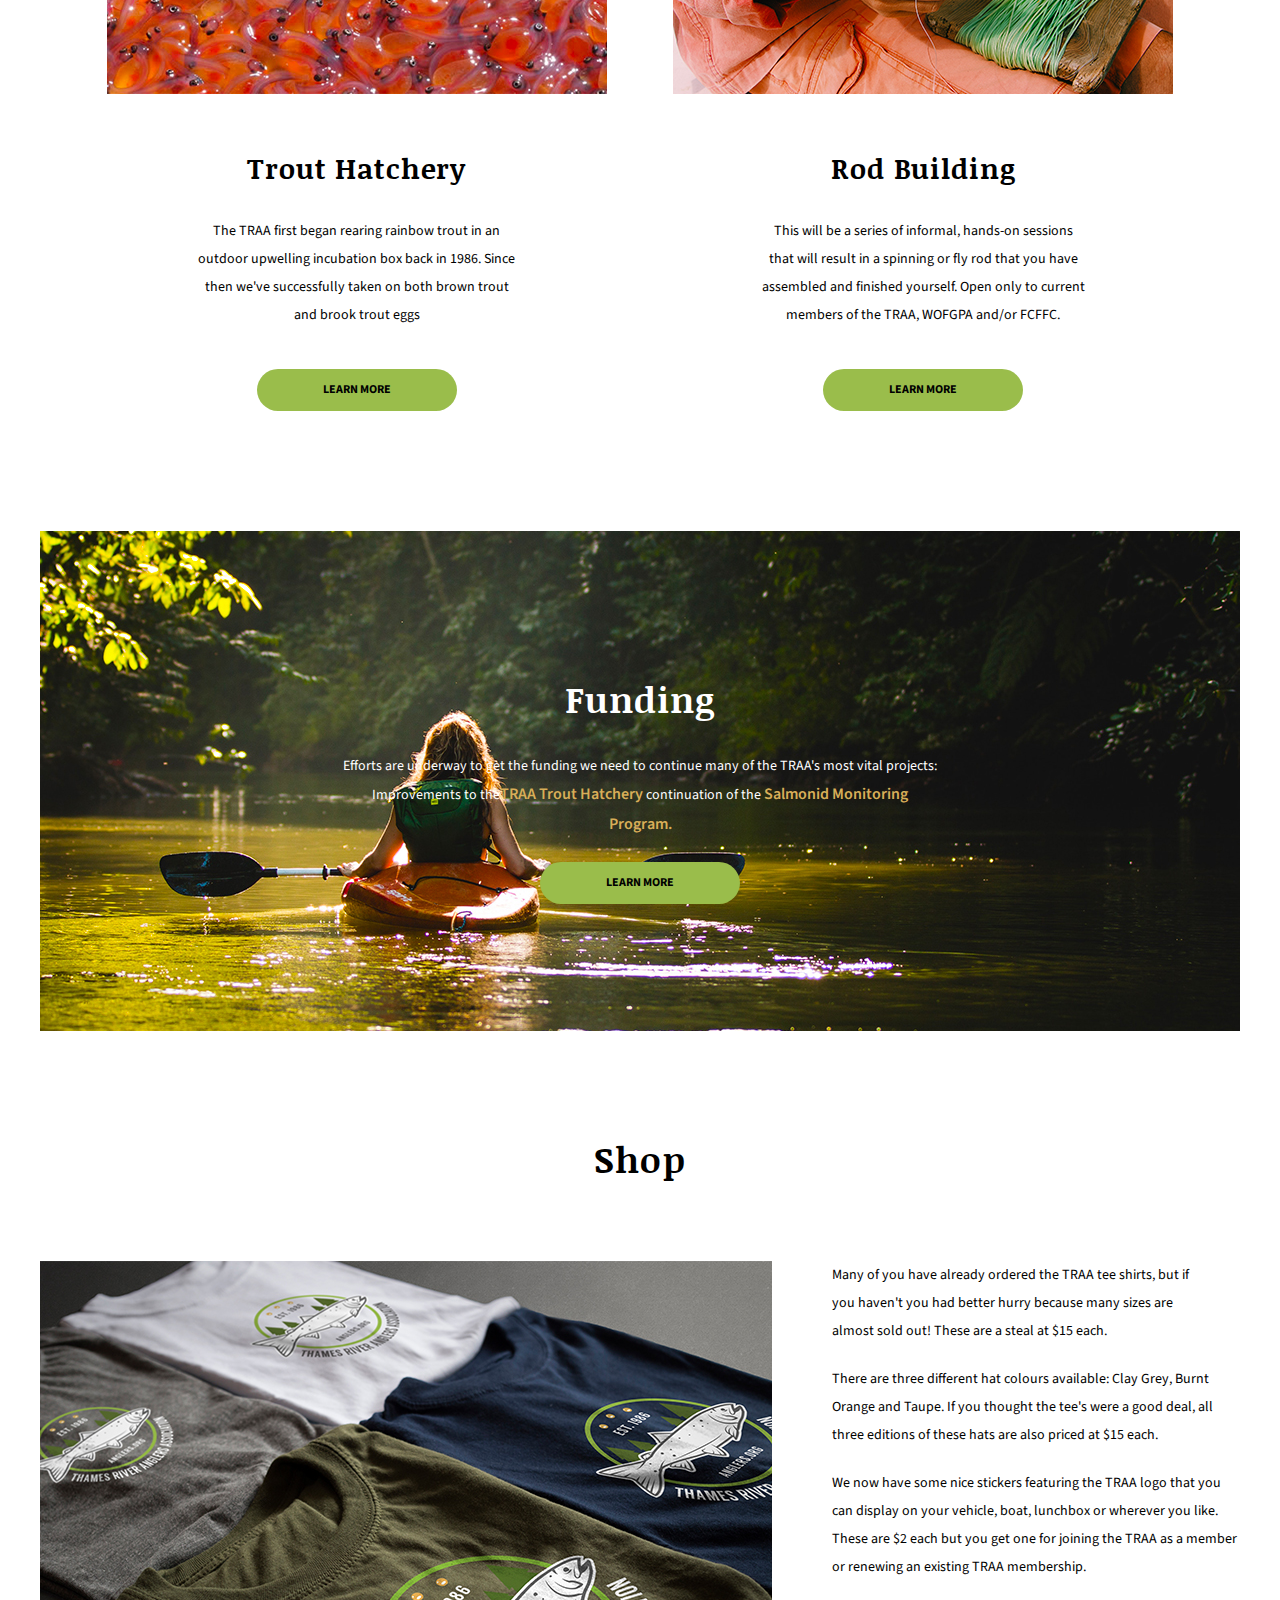
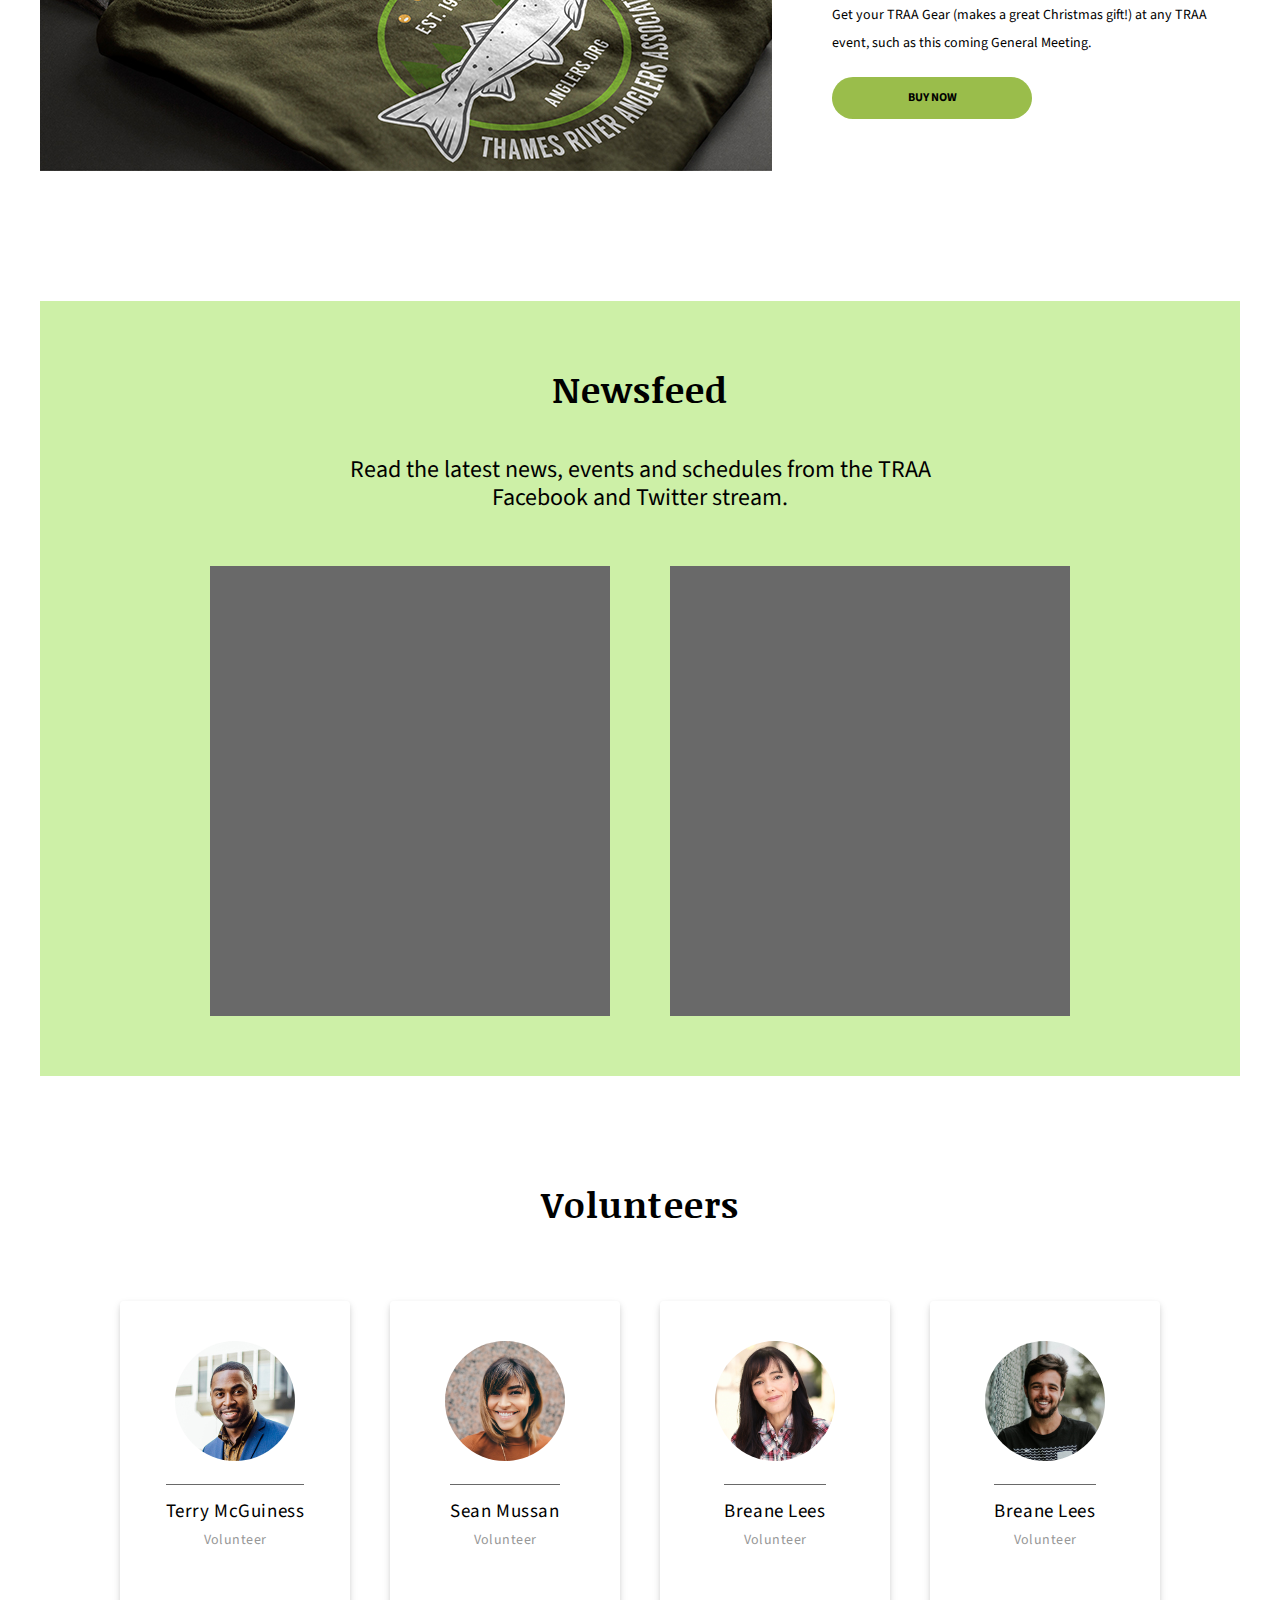
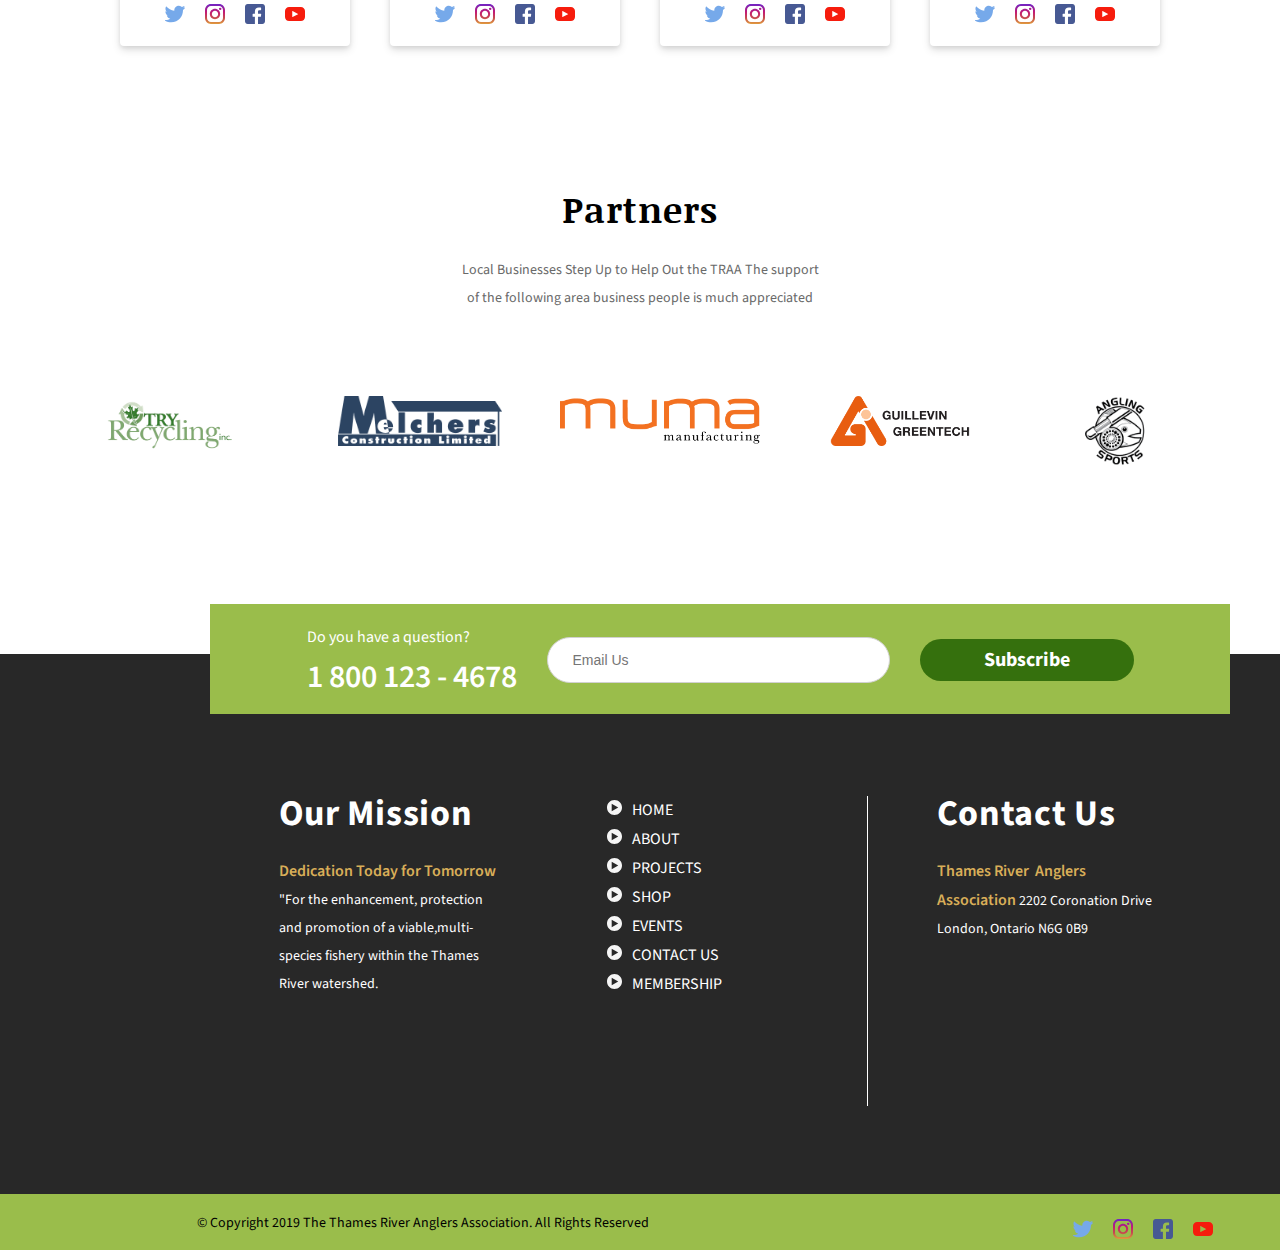
==== commit abce2da3: "dropmenu amend" ====
--- a/index.html
+++ b/index.html
@@ -123,17 +123,17 @@
 		<h1 class="hidden">TRAA Homepage</h1>
 	    	<header id="mainHeader">
 	        	<div id="logo">
-	        		<img src="images/traa_logo-MASTER.svg" alt="logo" width="250" height="250" id="iconfinder_icon" title="Telephone Icon">
+	        		<a href="index.html"><img src="images/traa_logo-MASTER.svg" alt="logo" width="250" height="250" id="iconfinder_icon" title="TRAA Logo"></a>
 	        	</div><!--end logo-->
 	        	<div class="navCon">
 		            <nav id="mainNav"><h2 class="hidden">Main Navigation</h2>
 				            <ul>
 				               <li><a href="index.html">HOME</a>
 				               		  <ul class="dropDown">
-							                <li><a href="#">FUNDING</a></li>
-							                <li><a href="#">NEWSFEED</a></li>
-							                <li><a href="#">VOLUNTEERS</a></li>
-							                <li><a href="#">PARTNERS</a></li>
+							                <li><a href="#"><span class="whiteText">FUNDING</span></a></li>
+							                <li><a href="#"><span class="whiteText">NEWSFEED</span></a></li>
+							                <li><a href="#"><span class="whiteText">VOLUNTEERS</span></a></li>
+							                <li><a href="#"><span class="whiteText">PARTNERS</span></a></li>
 							            </ul>
 				               </li>
 				               <li><a href="about.html">ABOUT</a></li>
--- a/css/main.css
+++ b/css/main.css
@@ -150,7 +150,7 @@
 }
 
 /* drop downmenu start  */
-li 
+li:not(.dropDown li) 
 {
  	display: block;
  	float: left;
@@ -160,6 +160,19 @@
  	transition-duration: 0.2s;
 }
 
+/* dropdown menu */
+.dropDown
+{
+	display: flex;
+	flex-direction: column;
+
+}
+/* white dropdown text */
+.whiteText
+{
+	color: #fff !important; /* THis is TEMPORARY!! */
+}
+
 li:hover 
 {
  	cursor: pointer;
@@ -181,7 +194,6 @@
 	visibility: visible;
 	display: block;
 	opacity: 1;
-	color: #fff;
 	background-color: #35700d;
 	padding: 15px; 
 }
@@ -192,28 +204,27 @@
 	width: 100%;
 }
 
-.dropDown
-{
-	color: #fff;
-}
 
 /* drop down end */
 #mainNav ul
 {
 	display: flex;
 	justify-content: space-evenly;
-	flex-direction: row;
 	align-items: center;
 }
 
-#mainNav ul li {
+#mainNav ul li 
+{
 	font-size: 16px;
 	font-weight: 600;
 	margin-left: 0px;
 	letter-spacing: 0.03em;
-}
-
-#mainNav ul li a{
+	padding-top: 10px;
+	padding-bottom: 7px;
+}
+
+#mainNav ul li a
+{
 	font-size: 16px;
 	-webkit-transition: color 0.4s ease-out;
   	-moz-transition: color 0.4s ease-out;
@@ -222,10 +233,12 @@
 	text-decoration: none;	
 }
 
-#mainNav ul li a:hover{
+#mainNav ul li a:hover
+{
 	color: #d8ae58;
 
 }
+
 /* membership bubble button */
 #selected a
 {
@@ -1235,19 +1248,49 @@
 }
 
 /* image full width */
-#projectImage
+#projectImage > img
 
 {	
 	width: 1440px;
-	height: 510px;
 	background-color: #282828;
 	margin-right: 60px;
-
-}
+	position: relative;
+	z-index: 1;
+}
+
+/* content copy area */
+#projecttextArea
+{
+	width: 980px;
+	height: 4350px;
+	margin: 0 auto;
+	position: relative;
+	z-index: 2;
+	margin-top: -100px;
+	background-color: #fff;
+	box-shadow: 0 4px 8px 0 rgba(0,0,0,0.12),
+            0 2px 4px 0 rgba(0,0,0,0.08);
+}	
+
+/* Text wrap */
+#floatedLeft
+{
+	width: 533px;
+	float: left;
+	padding: 45px;
+
+}
+/* text wrap */
+#floatedRight
+{
+	width: 400px;
+	float: right;
+	padding: 45px;
+}
+
 /* dropDown */
 .firstcharacter
 {
-
 	font-family: 'Noticia Text', Georgia, serif;
 	font-weight: 700;
 	color: #35700d;
@@ -1259,35 +1302,6 @@
 	padding-left: 3px;
 }
 
-
-/* content copy area */
-#projecttextArea
-{
-	width: 980px;
-	height: 5000px;
-	margin: 0 auto;
-	margin-top: 430px;
-	background-color: #fff;
-	box-shadow: 0 4px 8px 0 rgba(0,0,0,0.12),
-            0 2px 4px 0 rgba(0,0,0,0.08);
-}	
-
-/* Text wrap */
-#floatedLeft
-{
-	width: 533px;
-	float: left;
-	padding: 45px;
-
-}
-/* text wrap */
-#floatedRight
-{
-	width: 400px;
-	float: right;
-	padding: 45px;
-}
-
 /* article title */
 #articleHeading
 {	
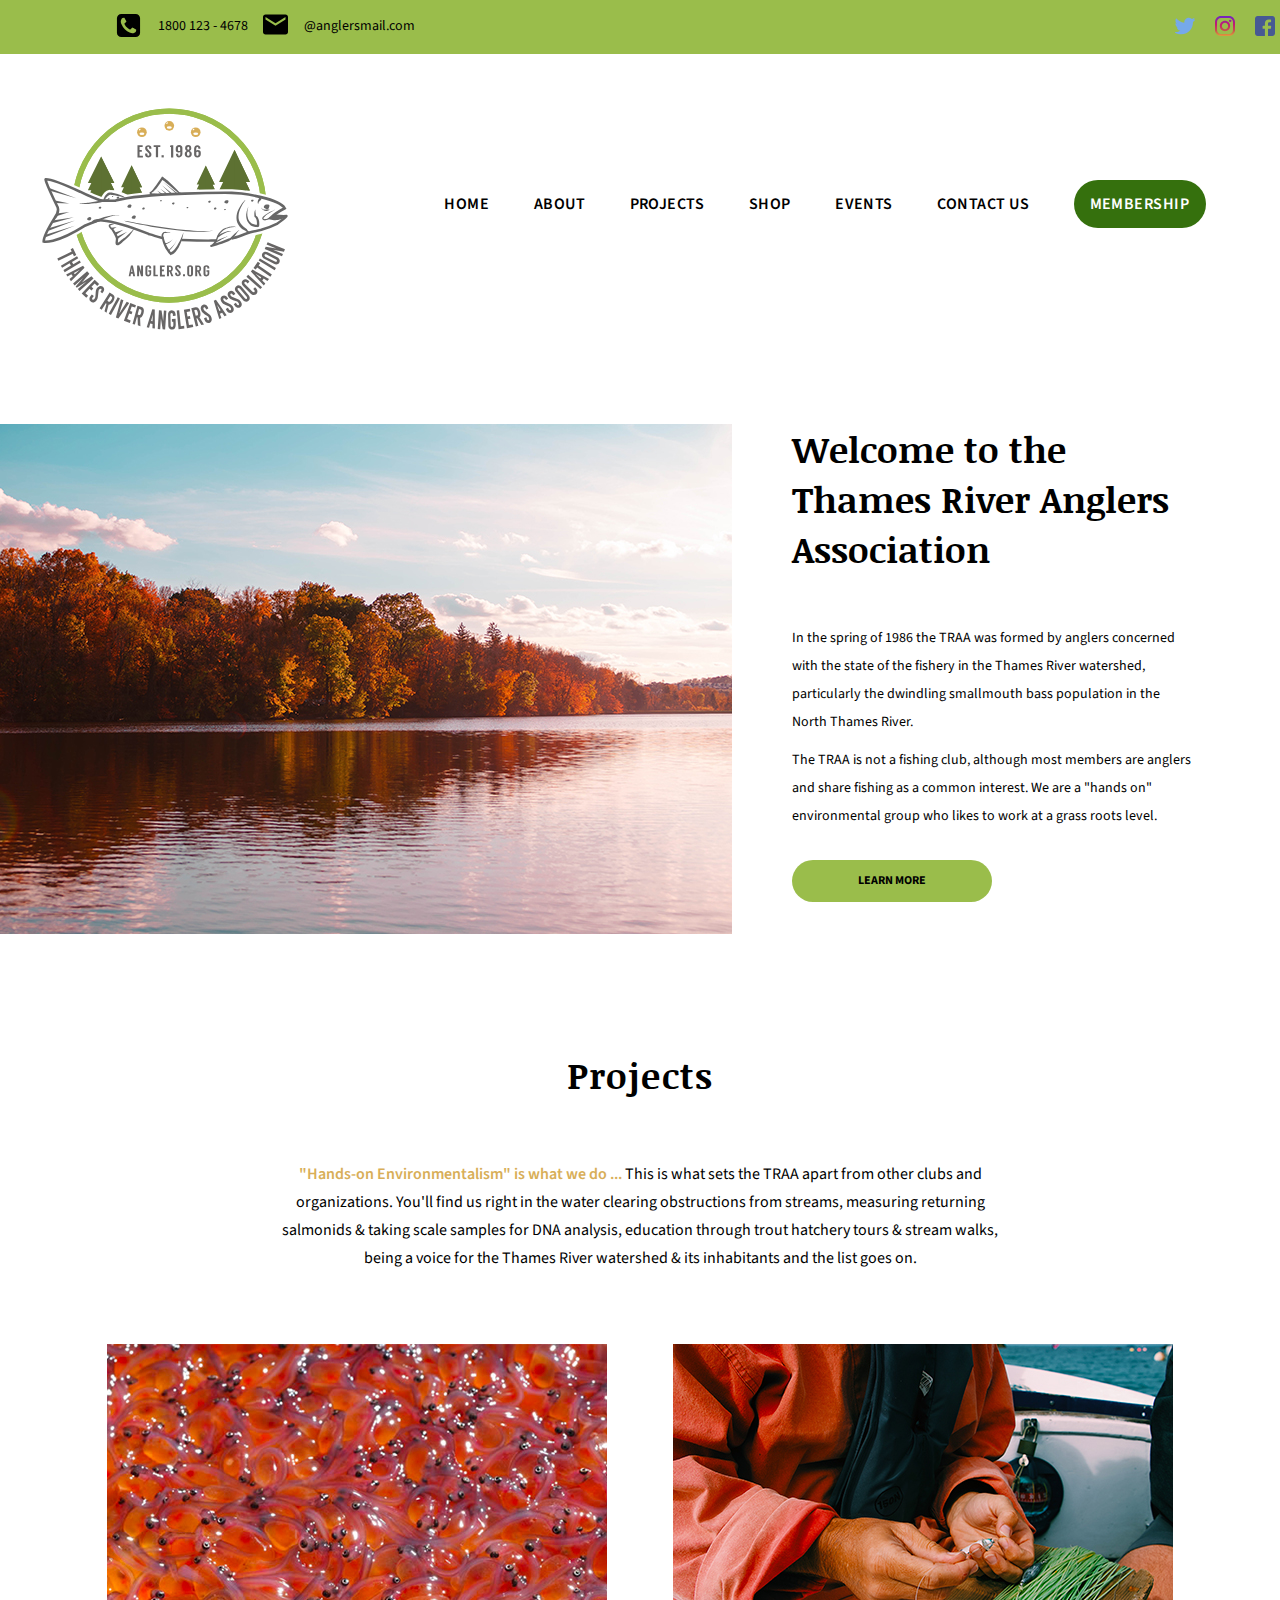
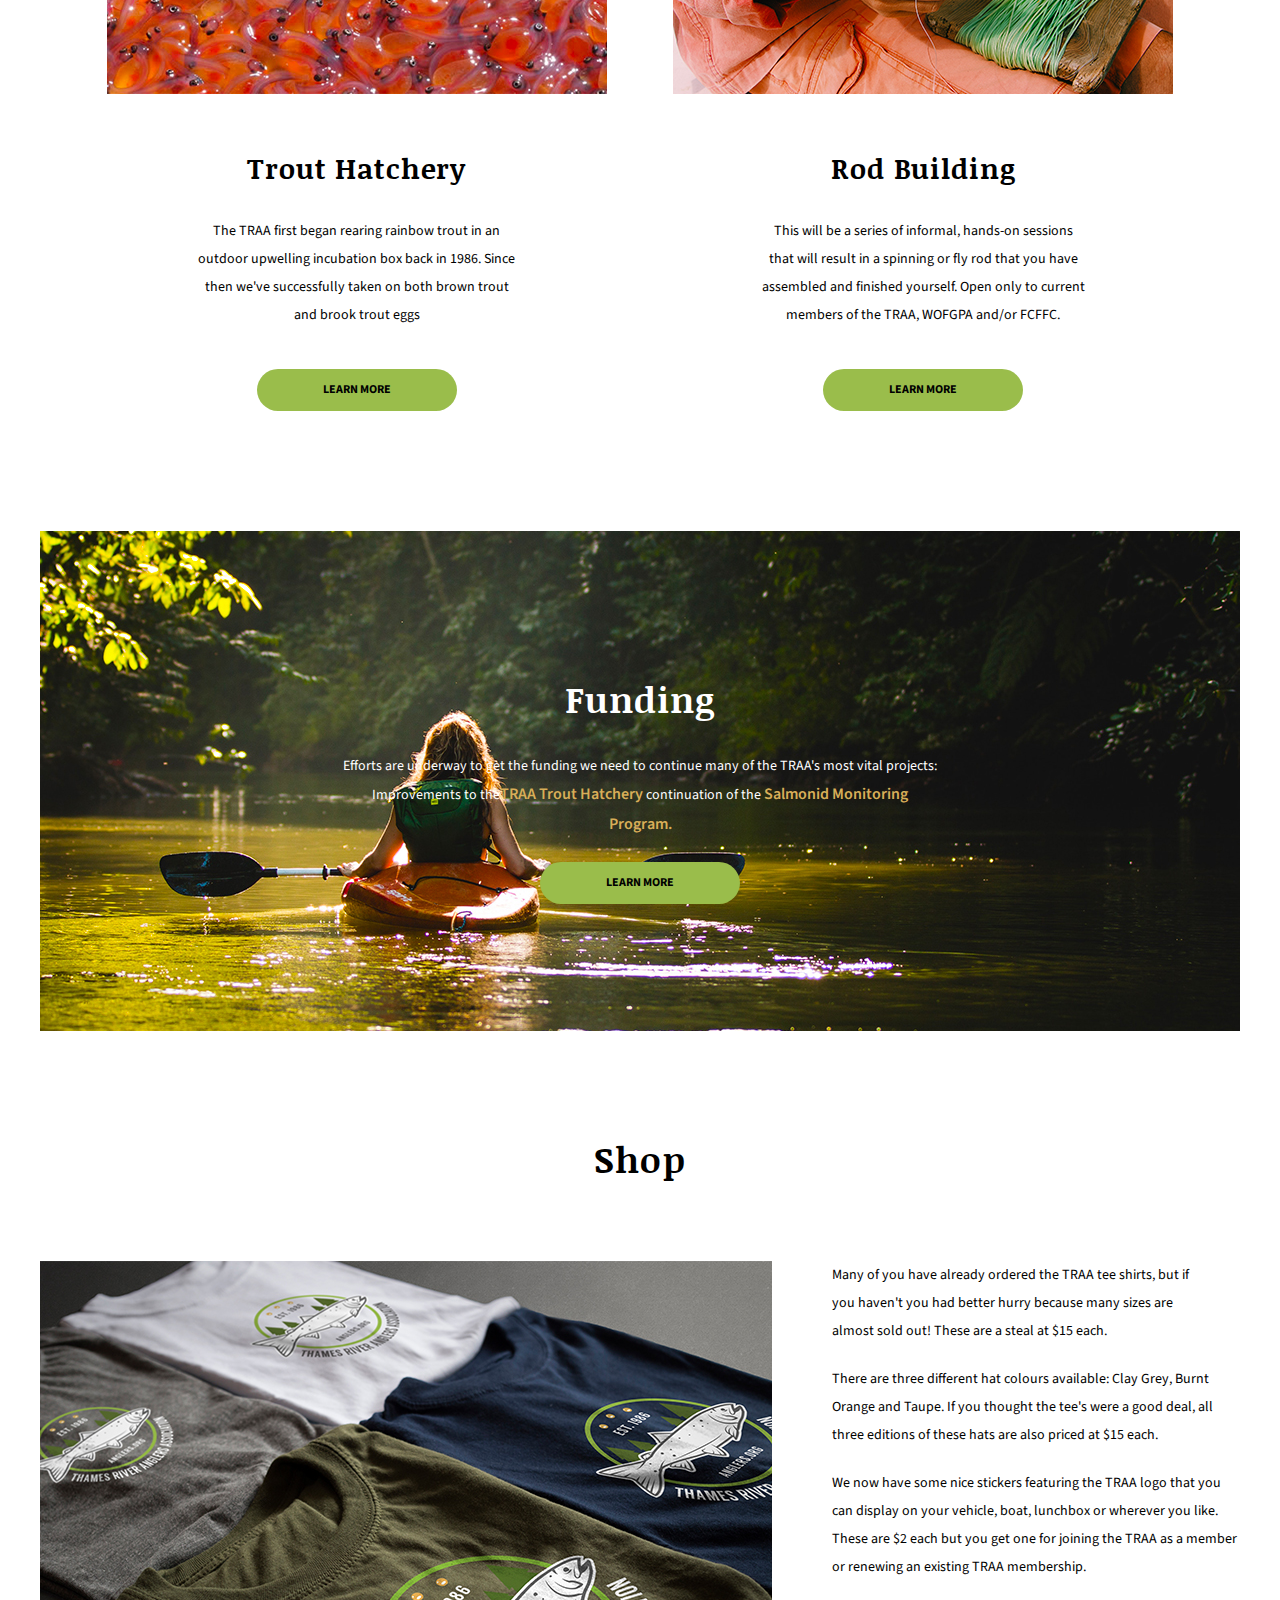
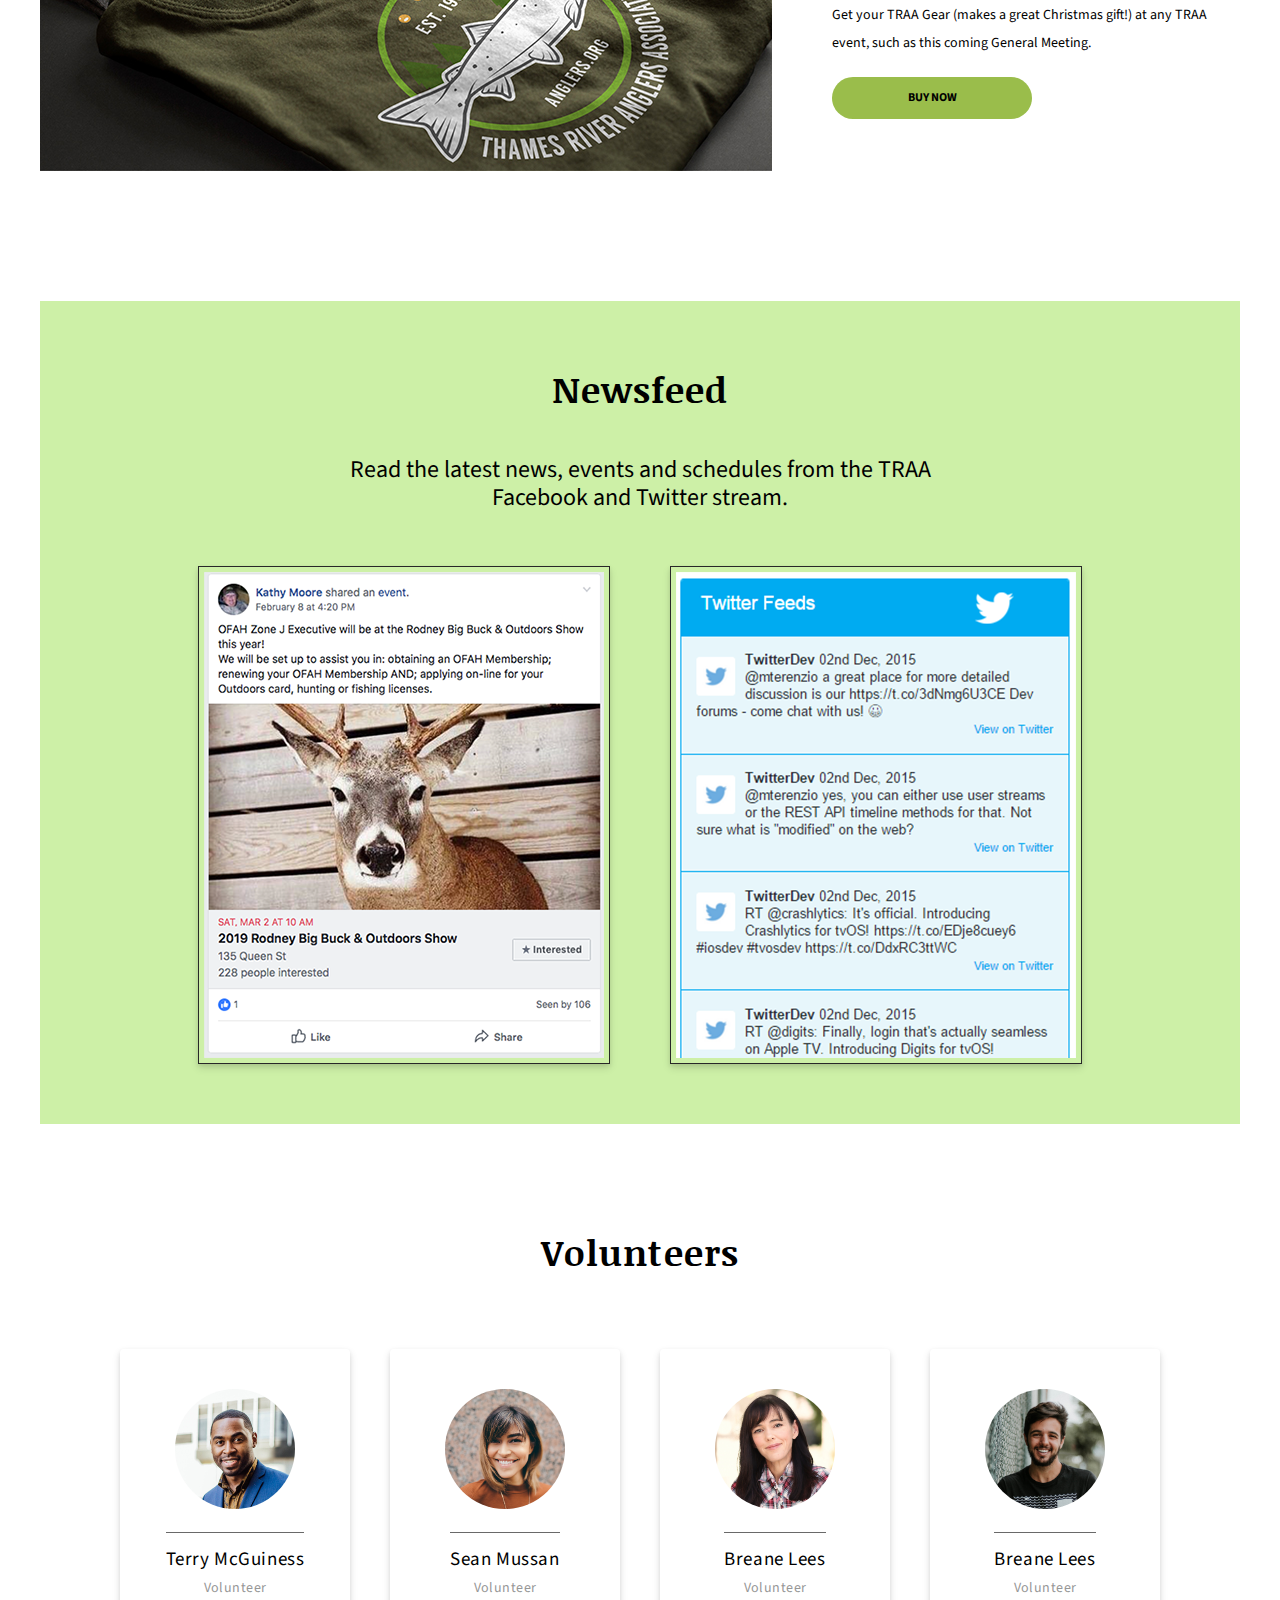
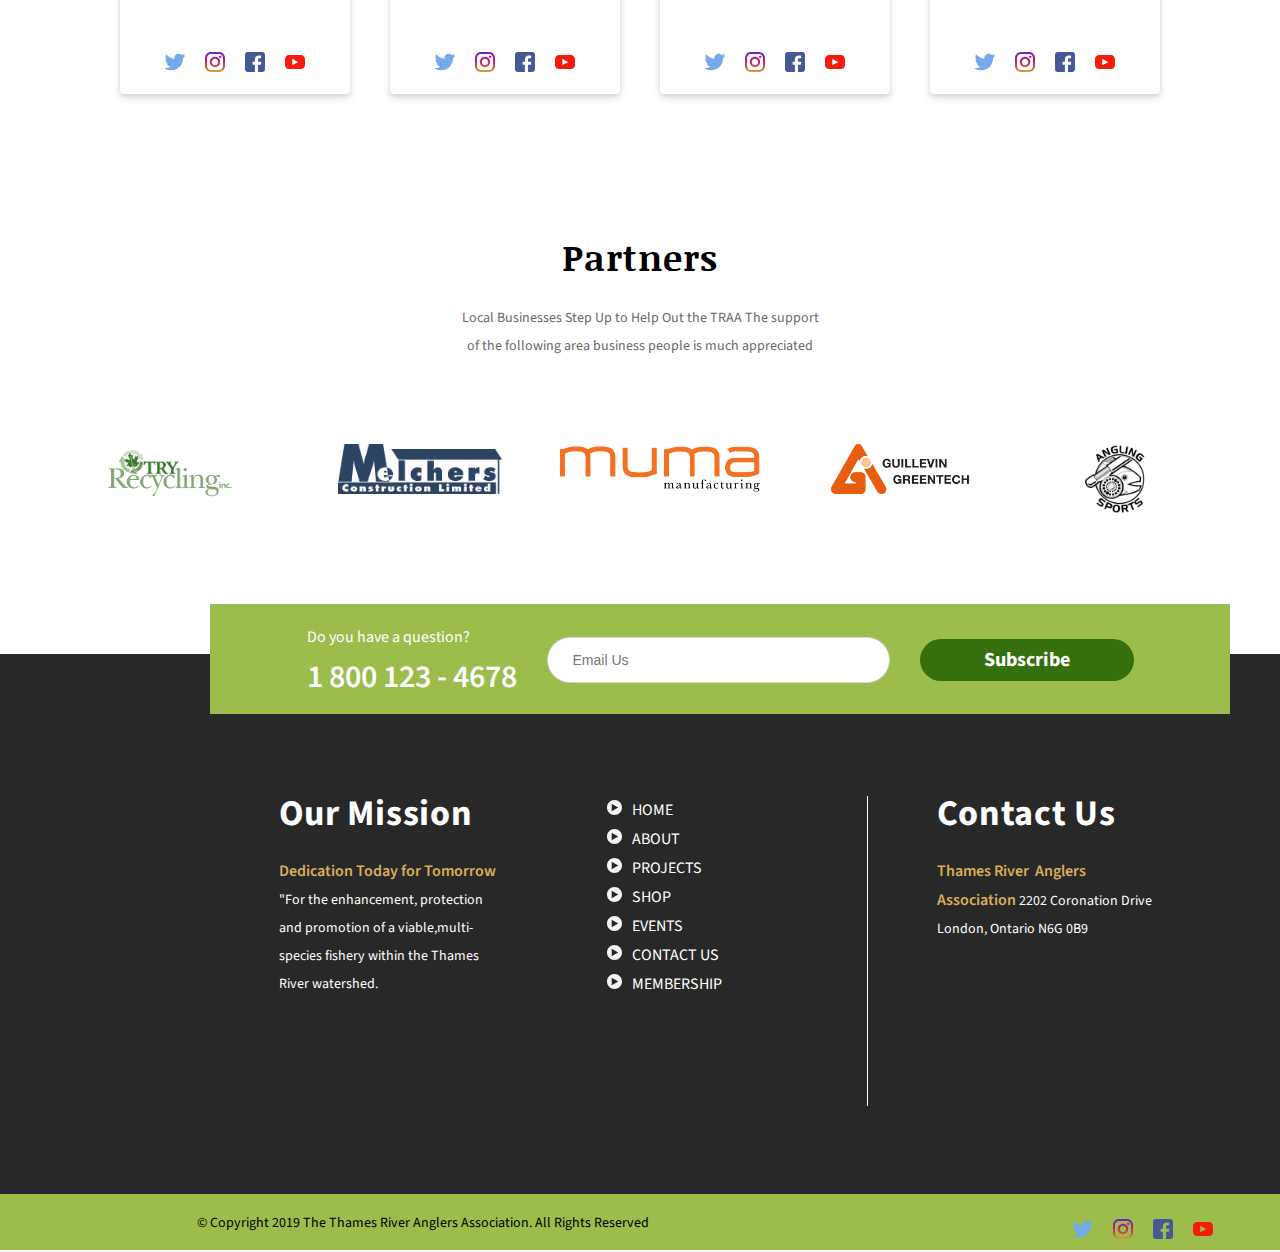
==== commit b2a1b77a: "added newsfeed and data button function" ====
--- a/index.html
+++ b/index.html
@@ -224,10 +224,14 @@
 	    		<p class="newsfeedText">Read the latest news, events and schedules from the TRAA Facebook and Twitter stream.</p>
 	    			
 	    			<!-- Feed start -->
-	    			<section class="juxtaSocial">
+	    			<section class="juxtaSocial"> 
 	    				<h4 class="hidden">Facebook & Twitter Feeds</h4>
-		    			<div class="fb-comment-embed"></div>
-		    			<div class="twitter-comment-embed"></div>
+		    			<div class="fb-comment-embed">
+		    				<img src="images/fb-comment-embed.png" alt="" width="400" height="486">
+		    			</div>
+		    			<div class="twitter-comment-embed">
+		    				<img src="images/twitter-comment-embed.png" alt="" width="400" height="486">
+		    			</div>
 		    			<!-- Feed end -->
 	    			</section>
 	    	</section>
--- a/css/main.css
+++ b/css/main.css
@@ -658,16 +658,23 @@
 .fb-comment-embed
 {
 	width:400px;
-	height: 450px;
+	height: 486px;
 	margin-right: 60px;
-	background-color: #696969;
+	padding: 5px;
+	border: 1px solid #282828;
+	box-shadow: 0 4px 8px 0 rgba(0,0,0,0.12),
+            0 2px 4px 0 rgba(0,0,0,0.08);
+
 }
 
 .twitter-comment-embed
 {
 	width:400px;
-	height: 450px;
-	background-color: #696969;
+	height: 486px;
+	padding: 5px;
+	border: 1px solid #282828;
+	box-shadow: 0 4px 8px 0 rgba(0,0,0,0.12),
+            0 2px 4px 0 rgba(0,0,0,0.08);
 }
 
 
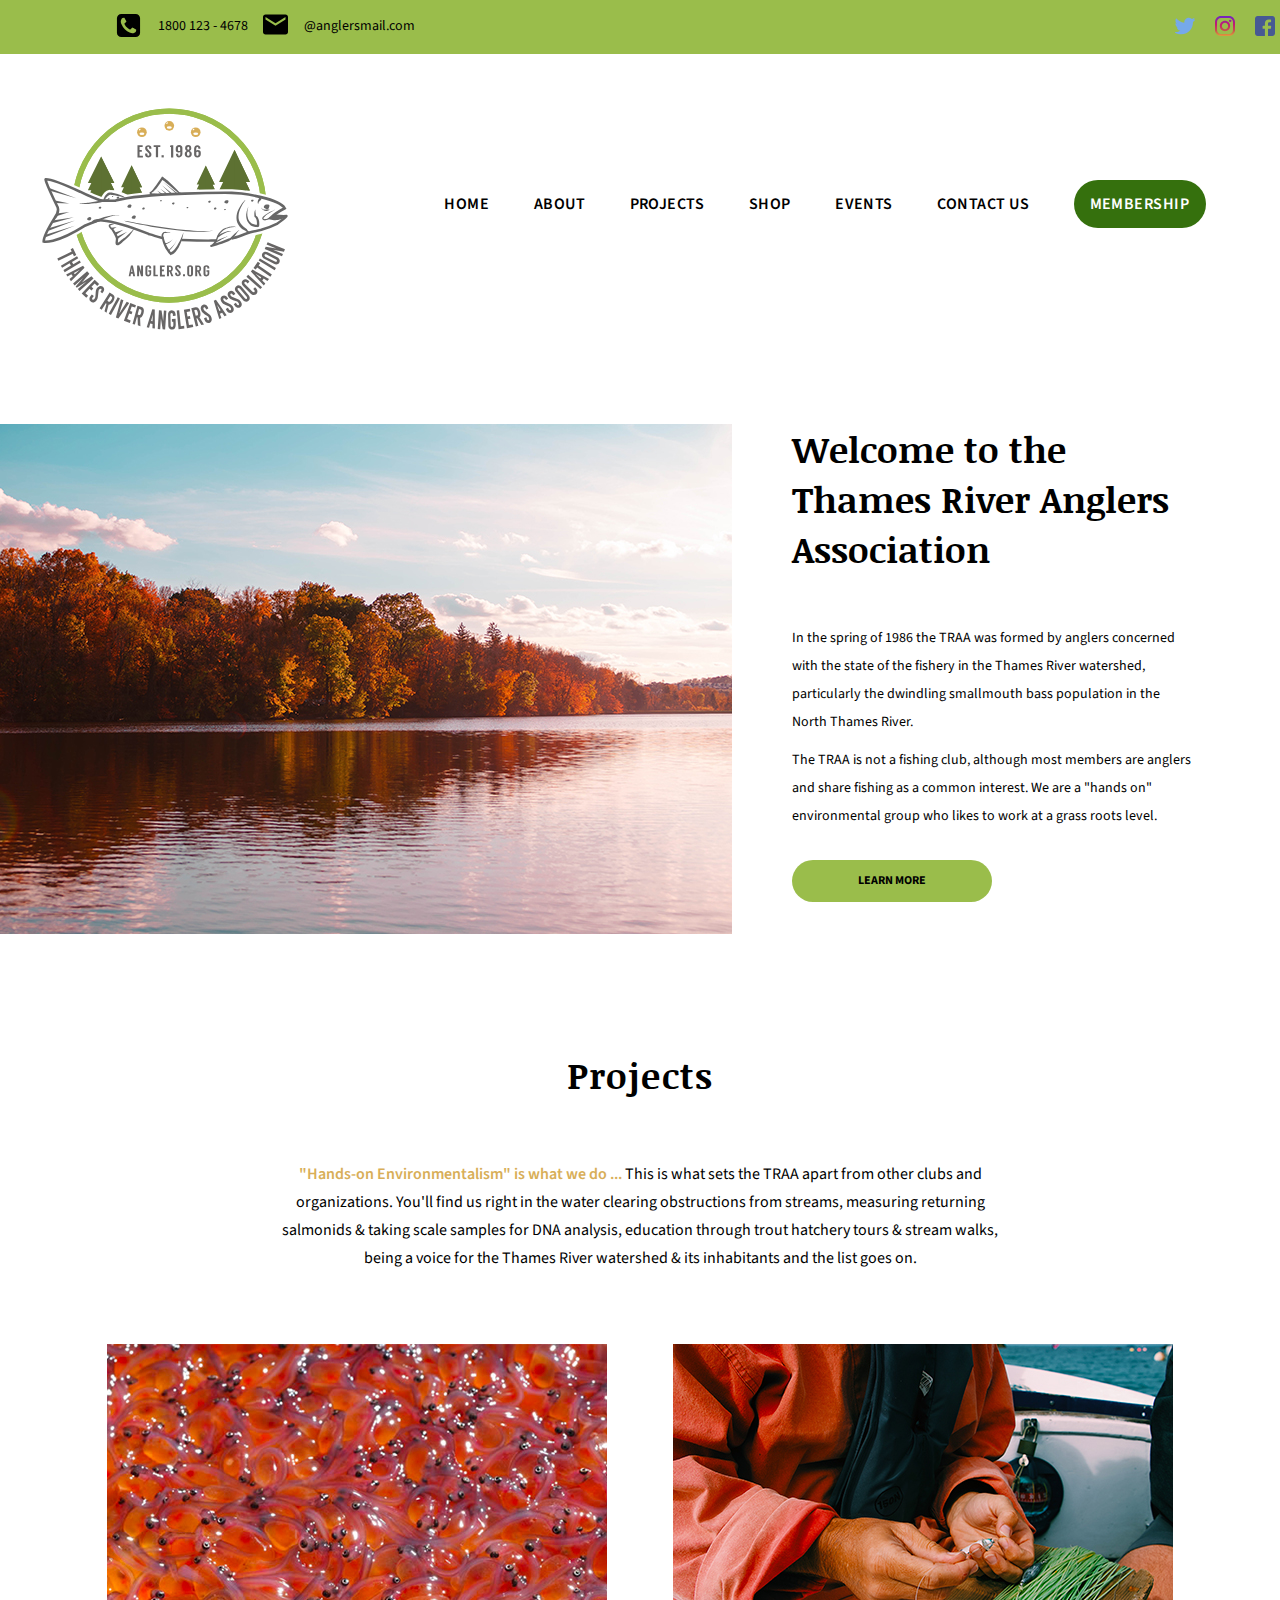
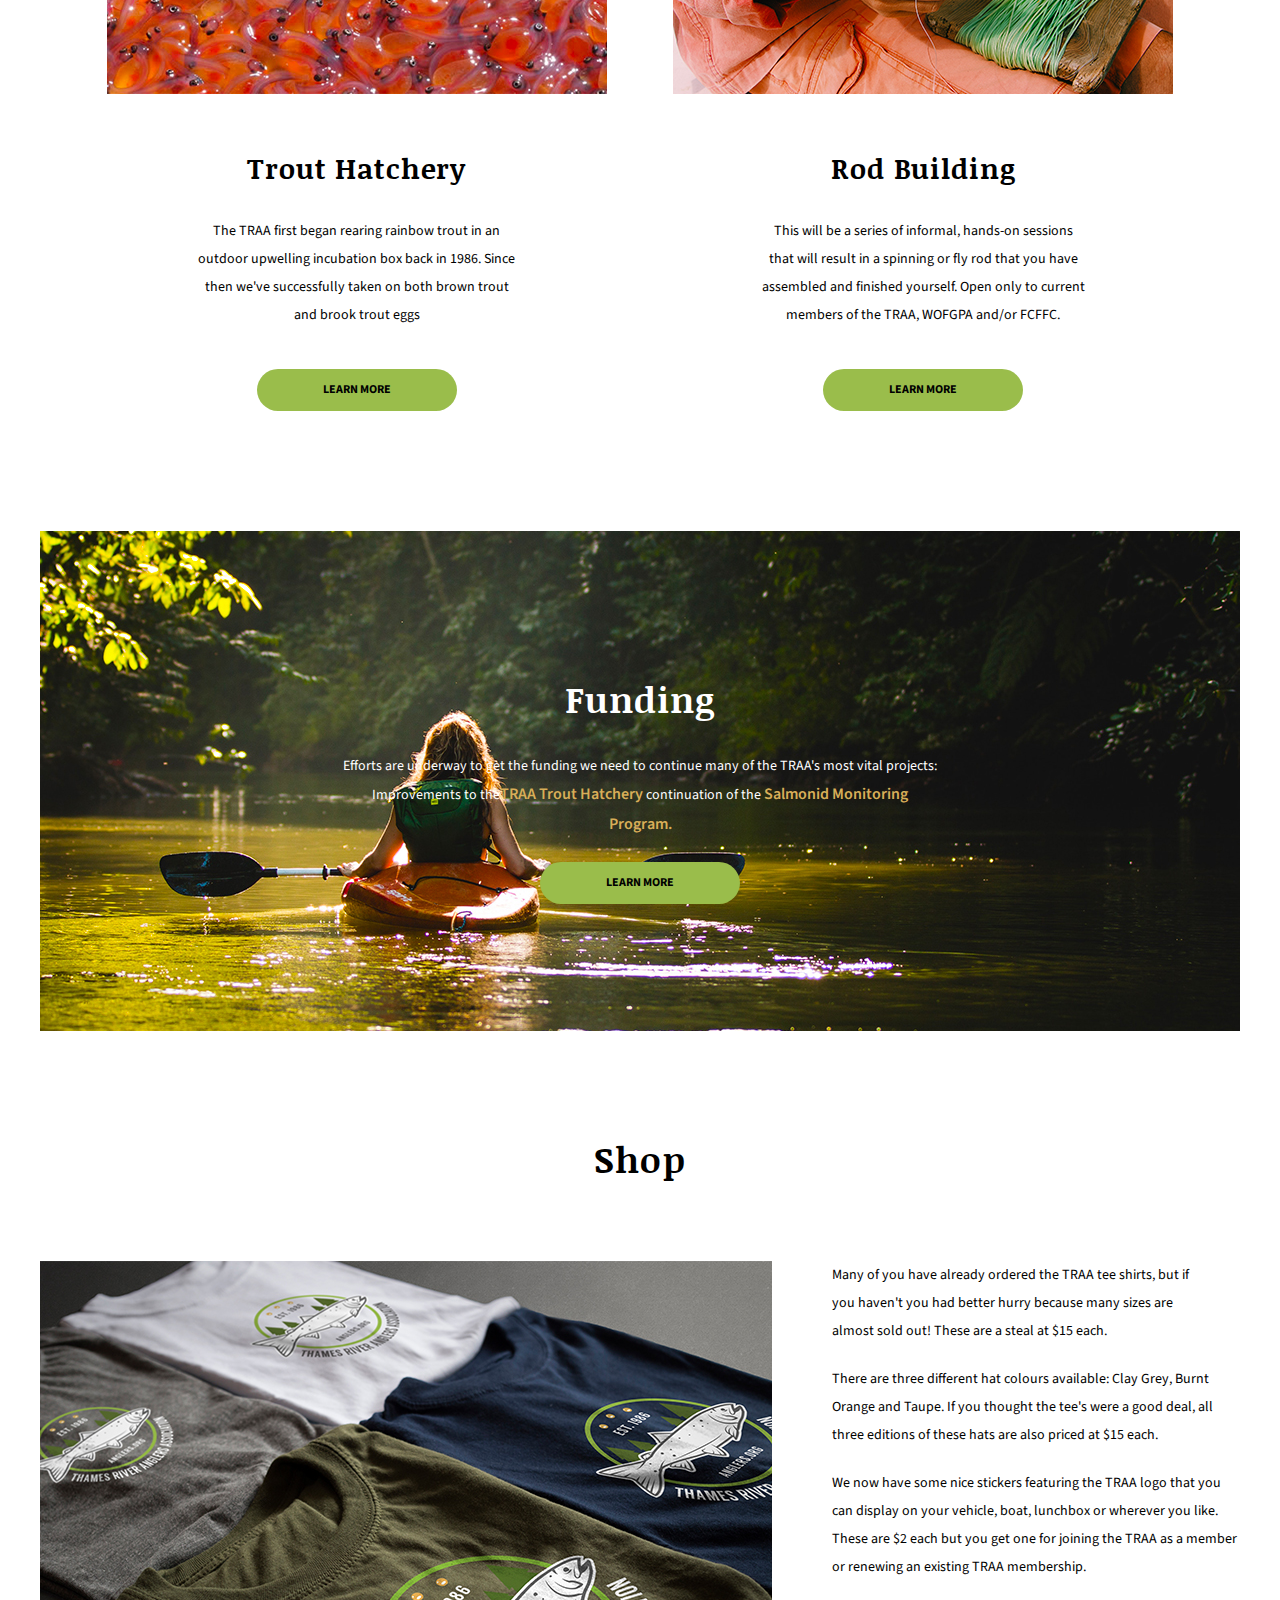
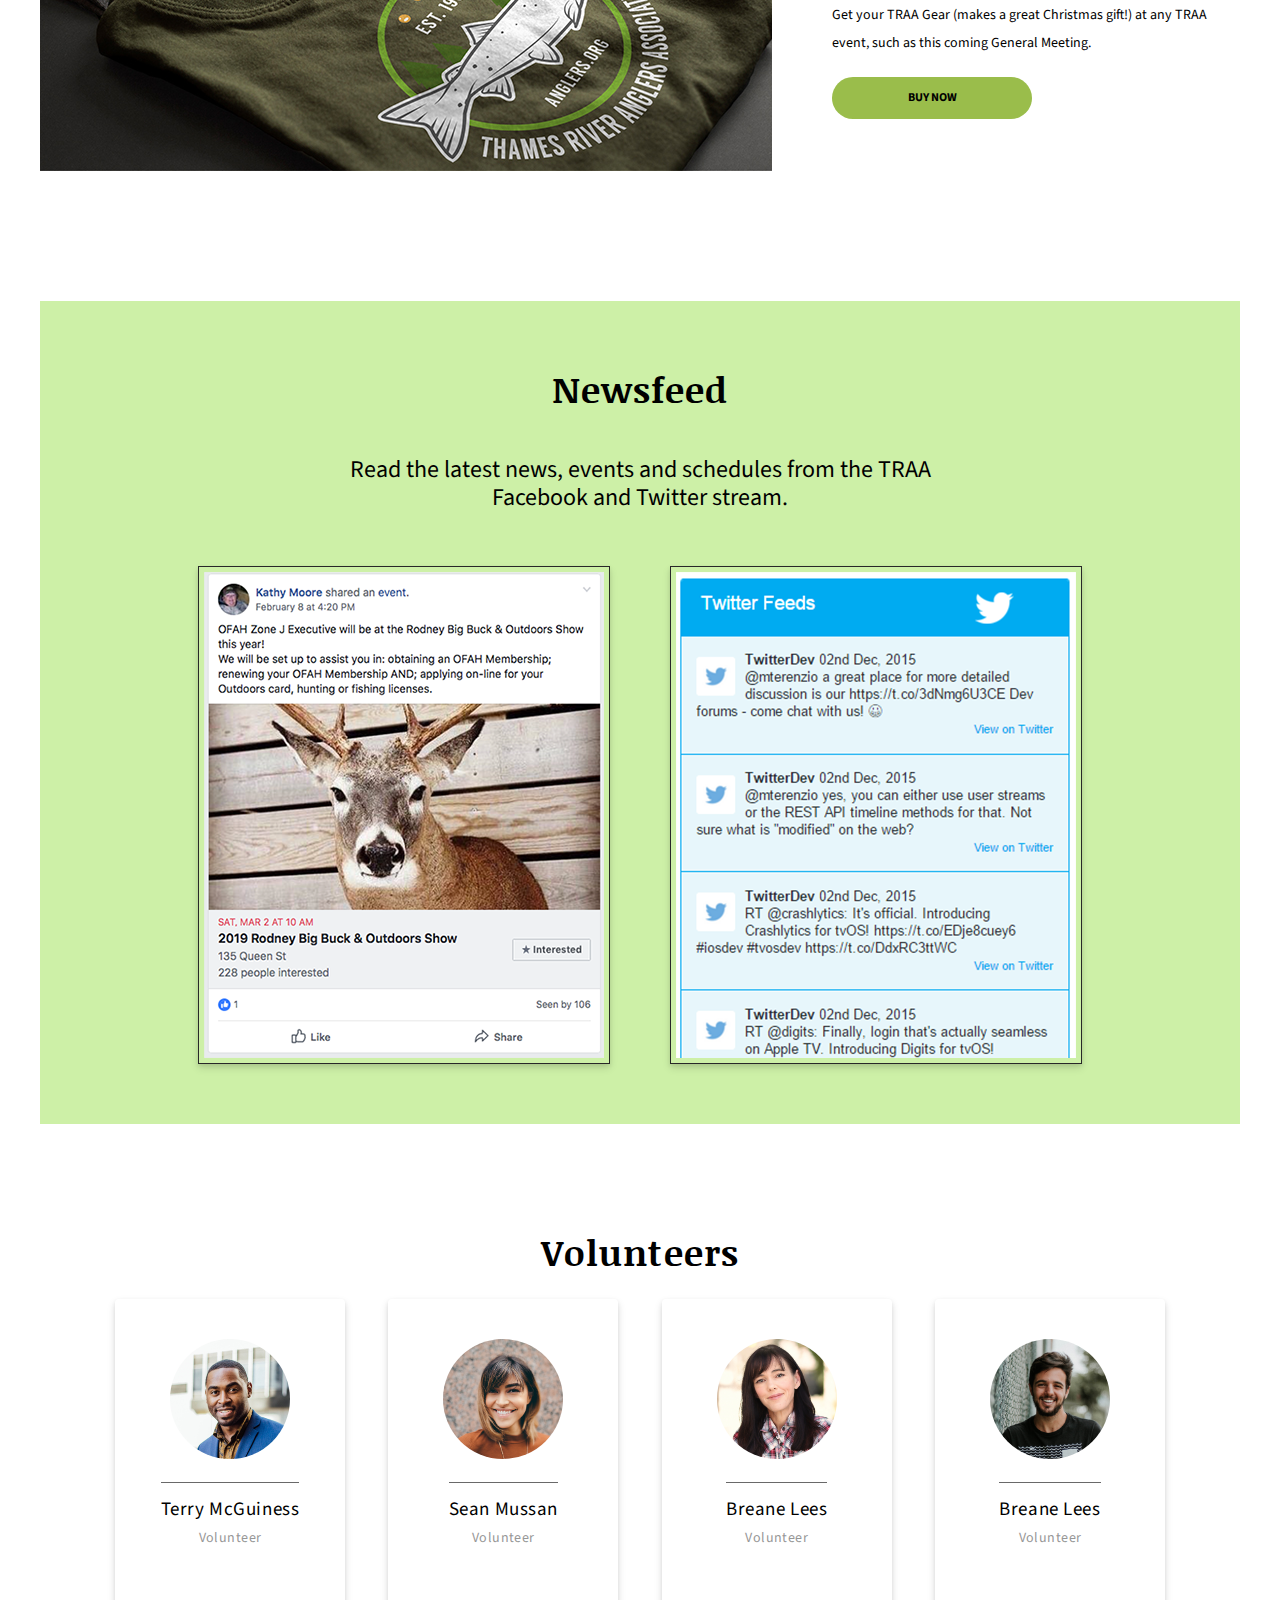
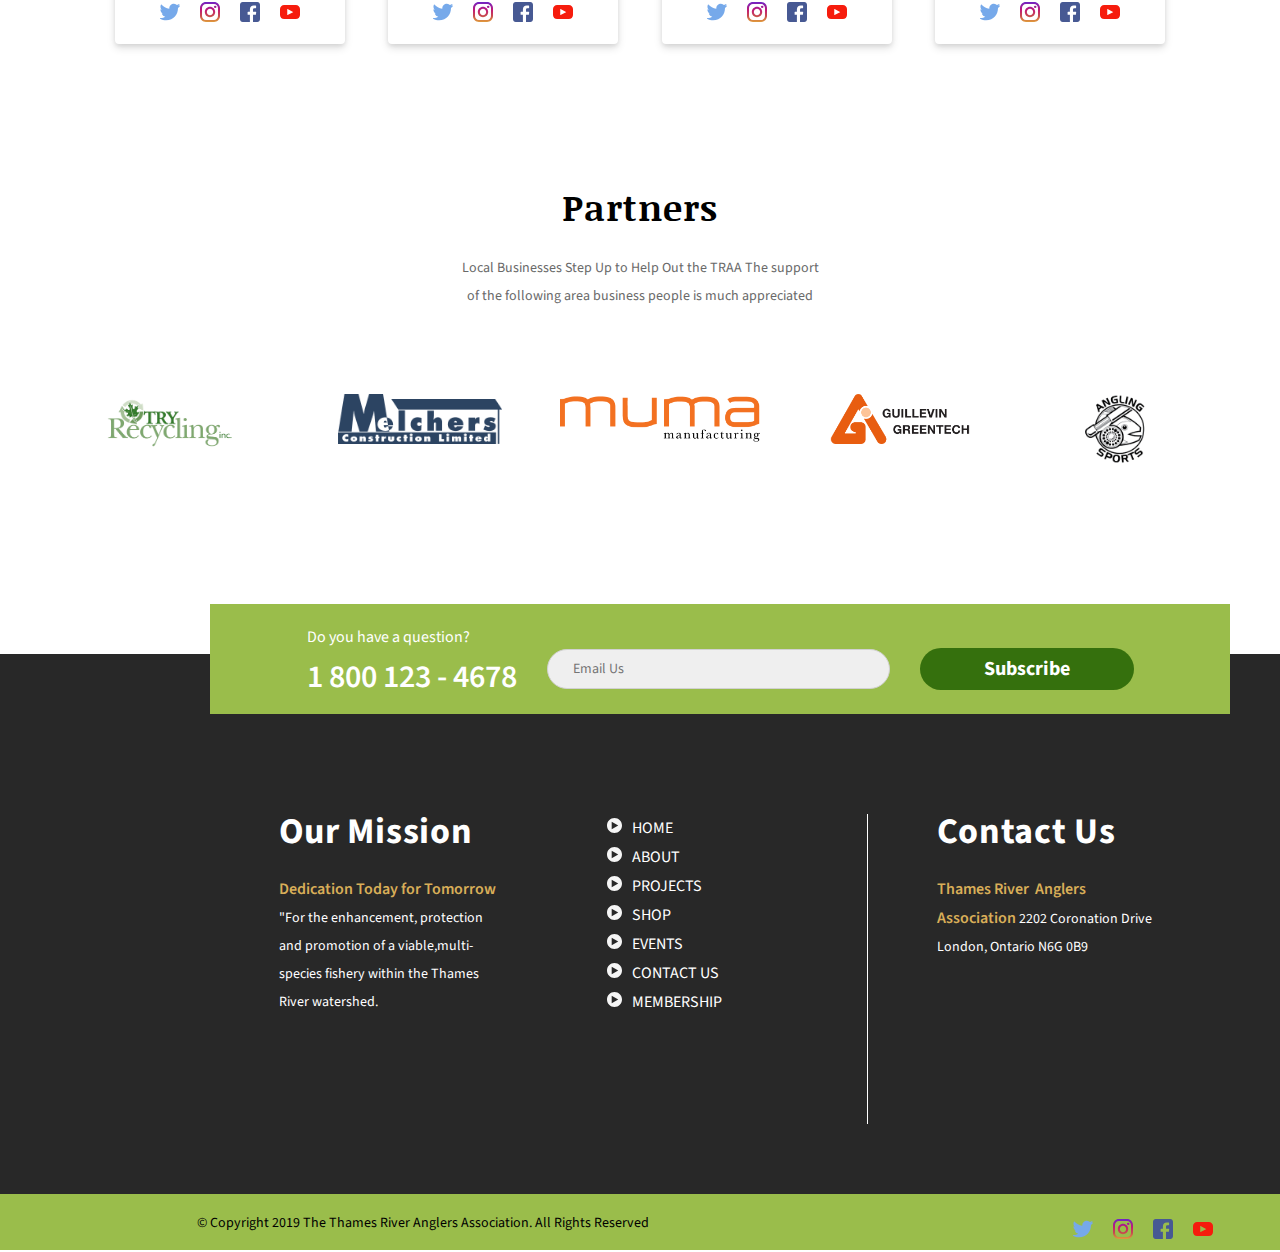
==== commit e3f25235: "trying to solve the conflicts and merge to the master" ====
--- a/index.html
+++ b/index.html
@@ -45,7 +45,7 @@
 				<p id="featuredImageDesc">In the spring of 1986 the TRAA was formed by anglers concerned with the state of the fishery in the Thames River watershed, particularly the dwindling smallmouth bass population in the North Thames River.</p>
 				<p>The TRAA is not a fishing club, although most members are anglers and share fishing as a common interest. We are a "hands on" environmental group who likes to work at a grass roots level.</p>
 
-				<div><a href="#" class="featBut">LEARN MORE</a></div>
+				<div><a href="about.html" class="featBut">LEARN MORE</a></div>
 			</section>
 	</section>
 	<!-- Footer Start -->
@@ -76,12 +76,12 @@
 		       							<p><span class="boldStyling">Dedication Today for Tomorrow</span> "For the enhancement, protection and promotion of a viable,multi-species fishery within the Thames River watershed.</p>
 		       						</div>
 		       						<div class="quickLinks">
-		       							<p><img class="iconNudge" src="images/circledbordertriangleright_183331.svg" width="15" height="15" alt="circlebordertriangle"><a href="#">HOME</a></p>
-		       							<p><img class="iconNudge" src="images/circledbordertriangleright_183331.svg" width="15" height="15" alt="circlebordertriangle"><a href="#">ABOUT</a></p>
-		       							<p><img class="iconNudge" src="images/circledbordertriangleright_183331.svg" width="15" height="15" alt="circlebordertriangle"><a href="#">PROJECTS</a></p>
+		       							<p><img class="iconNudge" src="images/circledbordertriangleright_183331.svg" width="15" height="15" alt="circlebordertriangle"><a href="index.html">HOME</a></p>
+		       							<p><img class="iconNudge" src="images/circledbordertriangleright_183331.svg" width="15" height="15" alt="circlebordertriangle"><a href="about.html">ABOUT</a></p>
+		       							<p><img class="iconNudge" src="images/circledbordertriangleright_183331.svg" width="15" height="15" alt="circlebordertriangle"><a href="projects.html">PROJECTS</a></p>
 		       							<p><img class="iconNudge" src="images/circledbordertriangleright_183331.svg" width="15" height="15" alt="circlebordertriangle"><a href="#">SHOP</a></p>
 		       							<p><img class="iconNudge" src="images/circledbordertriangleright_183331.svg" width="15" height="15" alt="circlebordertriangle"><a href="#">EVENTS</a></p>
-		       							<p><img class="iconNudge" src="images/circledbordertriangleright_183331.svg" width="15" height="15" alt="circlebordertriangle"><a href="#">CONTACT US</a></p>
+		       							<p><img class="iconNudge" src="images/circledbordertriangleright_183331.svg" width="15" height="15" alt="circlebordertriangle"><a href="contact.html">CONTACT US</a></p>
 		       							<p><img class="iconNudge" src="images/circledbordertriangleright_183331.svg" width="15" height="15" alt="circlebordertriangle"><a href="#">MEMBERSHIP</a></p>
 		       						</div>
 		       						<div class="contactUs">
@@ -130,15 +130,15 @@
 				            <ul>
 				               <li><a href="index.html">HOME</a>
 				               		  <ul class="dropDown">
-							                <li><a href="#"><span class="whiteText">FUNDING</span></a></li>
-							                <li><a href="#"><span class="whiteText">NEWSFEED</span></a></li>
-							                <li><a href="#"><span class="whiteText">VOLUNTEERS</span></a></li>
-							                <li><a href="#"><span class="whiteText">PARTNERS</span></a></li>
+							                <li><a href="#fundingCon"><span class="whiteText">FUNDING</span></a></li>
+							                <li><a href="#newsfeedTitle"><span class="whiteText">NEWSFEED</span></a></li>
+							                <li><a href="#volunteerCon"><span class="whiteText">VOLUNTEERS</span></a></li>
+							                <li><a href="#partnerCon"><span class="whiteText">PARTNERS</span></a></li>
 							            </ul>
 				               </li>
 				               <li><a href="about.html">ABOUT</a></li>
 				               <li><a href="projects.html">PROJECTS</a></li>
-				               <li><a href="#">SHOP</a></li>
+				               <li><a href="#shopTitle">SHOP</a></li>
 				               <li><a href="#">EVENTS</a></li>
 				               <li><a href="contact.html">CONTACT US</a></li>
 				               <li id="selected" ><a href="#">MEMBERSHIP</a></li>
@@ -148,6 +148,23 @@
 	             </div>	
 	        </header>
 	    <!--end mainHeader-->
+	    <!-- mPopup box -->
+			<div id="mpopupBox" class="mpopup">
+			    <!-- mPopup content -->
+			    <div class="mpopup-content">
+			        <div class="mpopup-head">
+			            <span class="close">×</span>
+			            <h2>Subscibe Our Newsletter</h2>
+			        </div>
+			        <div class="mpopup-main">
+			            <p><input type="text" id="email" placeholder="Enter your email"/></p>
+			            <p><input type="submit" value="SUBSCRIBE"/></p>
+			        </div>
+			        <div class="mpopup-foot">
+			            <p>created by CodexWorld</p>
+			        </div>
+			    </div>
+			</div>
 	    	<div class="space">
 	    		<!-- create space -->
 	    	</div>
@@ -218,7 +235,7 @@
 		<!-- newsfeed  start -->
 	    <section class="newsfeedCon">
 	    	  <h2 class="hidden">Newsfeed</h2>
-	    	<section class=" newsfeed">
+	    	<section class="newsfeed">
 	    		<h2 class="hidden">Facbook & Twitter Feed</h2>
 	    		<h3 id="newsfeedTitle">Newsfeed</h3>
 	    		<p class="newsfeedText">Read the latest news, events and schedules from the TRAA Facebook and Twitter stream.</p>
@@ -227,10 +244,10 @@
 	    			<section class="juxtaSocial"> 
 	    				<h4 class="hidden">Facebook & Twitter Feeds</h4>
 		    			<div class="fb-comment-embed">
-		    				<img src="images/fb-comment-embed.png" alt="" width="400" height="486">
+		    				<img src="images/fb-comment-embed.png" alt="facebook feed" width="400" height="486">
 		    			</div>
 		    			<div class="twitter-comment-embed">
-		    				<img src="images/twitter-comment-embed.png" alt="" width="400" height="486">
+		    				<img src="images/twitter-comment-embed.png" alt="twitter feed" width="400" height="486">
 		    			</div>
 		    			<!-- Feed end -->
 	    			</section>
@@ -348,6 +365,11 @@
 	    </section>
 
     </div><!--end siteContainer-->
-	<script src="js/main.js"></script>   
+    <script src="js/main.js"></script>   
+    <!-- check to see if the popup was shown to the user -->
+    <script src="jquery.cookie.js"></script>
+    <!--  the below is used to make the delay  -->
+    <script src="https://ajax.googleapis.com/ajax/libs/jquery/2.2.4/jquery.min.js"></script>
+	
 </body>
 </html>--- a/css/main.css
+++ b/css/main.css
@@ -9,6 +9,7 @@
 }
 
 /* Colour Palette */
+/* 35700d  hover green */
 /* sky blue && greens */
 /* b8ecd9 */
 /* 083642 dark blue */
@@ -149,6 +150,83 @@
 
 }
 
+/* mPopup box style */
+.mpopup {
+    display: none;
+    position: fixed;
+    z-index: 1;
+    padding-top: 100px;
+    left: 0;
+    top: 0;
+    width: 100%;
+    height: 100%;
+    overflow: auto;
+    background-color: rgb(0,0,0);
+    background-color: rgba(0,0,0,0.4);
+}
+.mpopup-content {
+    position: relative;
+    background-color: #fefefe;
+    margin: auto;
+    padding: 0;
+    width: 60%;
+    box-shadow: 0 4px 8px 0 rgba(0,0,0,0.2),0 6px 20px 0 rgba(0,0,0,0.19);
+    -webkit-animation-name: animatetop;
+    -webkit-animation-duration: 0.4s;
+    animation-name: animatetop;
+    animation-duration: 0.4s
+}
+/* html */
+.mpopup-head {
+    padding: 2px 16px;
+    background-color: #ff0000;
+    color: white;
+}
+.mpopup-main {padding: 2px 16px;}
+.mpopup-main input[type="text"]{
+    width: 30%;
+    height: 25px;
+    font-size: 15px;
+}
+.mpopup-main input[type="submit"]{
+    padding: 5px;
+    font-size: 15px;
+    font-weight: bold;
+    background-color: #333;
+    outline: none;
+    border: none;
+    color: #fff;
+    cursor: pointer;
+}
+.mpopup-foot {
+    padding: 2px 16px;
+    background-color: #ff0000;
+    color: #ffffff;
+}
+
+/* add animation effects */
+@-webkit-keyframes animatetop {
+    from {top:-300px; opacity:0}
+    to {top:0; opacity:1}
+}
+
+@keyframes animatetop {
+    from {top:-300px; opacity:0}
+    to {top:0; opacity:1}
+}
+
+/* close button style */
+.close {
+    color: white;
+    float: right;
+    font-size: 28px;
+    font-weight: bold;
+}
+.close:hover, .close:focus {
+    color: #000;
+    text-decoration: none;
+    cursor: pointer;
+}
 /* drop downmenu start  */
 li:not(.dropDown li) 
 {
@@ -160,6 +238,7 @@
  	transition-duration: 0.2s;
 }
 
+
 /* dropdown menu */
 .dropDown
 {
@@ -172,6 +251,7 @@
 {
 	color: #fff !important; /* THis is TEMPORARY!! */
 }
+
 
 li:hover 
 {
@@ -189,6 +269,7 @@
 }
 
 /* hover meat and potatoes */
+
 ul li:hover > ul, ul li:focus within > ul, ul li ul:hover 
 {
 	visibility: visible;
@@ -212,6 +293,7 @@
 	justify-content: space-evenly;
 	align-items: center;
 }
+
 
 #mainNav ul li 
 {
@@ -226,10 +308,10 @@
 #mainNav ul li a
 {
 	font-size: 16px;
-	-webkit-transition: color 0.4s ease-out;
-  	-moz-transition: color 0.4s ease-out;
-  	-o-transition: color 0.4s ease-out;
-  	transition: color 0.4s ease-out;
+	-webkit-transition: color 0.2s ease-out;
+  	-moz-transition: color 0.2s ease-out;
+  	-o-transition: color 0.2s ease-out;
+  	transition: color 0.2s ease-out;
 	text-decoration: none;	
 }
 
@@ -604,6 +686,7 @@
 	background-color: #35700d;
 
 }
+
 /* shop end */
 /* newsfeed start */
 .newsfeedCon
@@ -713,7 +796,7 @@
 	display: flex;
 	flex-direction: row;
 	justify-content: space-between;
-	width: 300px;
+	width: 1050px;
 	height: 400px;
 	margin-bottom: 90px;
 
@@ -832,6 +915,167 @@
 /* partner end */
 
 
+/*contact page section*/
+
+
+#contactTitle 
+{
+	display: flex;
+	align-items: center;
+	flex-direction: column;
+	width: 656px;
+	height: 105px;
+	margin: 0 auto;
+	margin-bottom: 100px;
+	margin-top: 100px;
+}
+
+#contactTitle h3
+{
+	font-family: 'Noticia Text', serif;
+	font-size: 35px;
+	margin: 10px;
+	font-weight: 700;
+	line-height: 50px;
+}
+
+#contactTitle h4
+{
+	font-family: 'Source Sans Pro', sans-serif;
+	font-size: 28px;
+	margin-top: 22px;
+
+}
+
+#googleMap
+{
+	display: flex;
+	align-items: center;
+	flex-direction: column;
+	height: 600px;
+	z-index: -1;
+	box-shadow: 0 4px 8px 0 rgba(0, 0, 0, 0.2), 0 6px 20px 0 rgba(0, 0, 0, 0.19);
+
+}
+
+#contactForm
+{
+	display: flex;
+    flex-direction: row;
+    width: 910px;
+    margin: 0 auto;
+    background-color: white;
+    position: relative;
+    justify-content: space-evenly; 
+   	bottom: 50px;
+   	margin-bottom: -300px;
+   /*	box-shadow: 10px 10px 5px #dcdcdc;*/
+   	box-shadow: 0 4px 8px 0 rgba(0, 0, 0, 0.2), 0 6px 20px 0 rgba(0, 0, 0, 0.19);
+}
+
+
+#contactText 
+{
+	display: flex;
+	/*background-color: #696969;*/
+	width: 266px;
+	height: 279px;
+	margin: 50px;
+  	font-size: 18px;
+  	margin-bottom: 30px;
+  	width: 380px;
+  	font-family: 'Source Sans Pro', sans-serif;
+  	padding-top: 20px;
+
+}
+
+.vl 
+{
+	border-left: 1px solid black;
+  	height: 700px;
+ 	position: absolute;
+ 	left: 50%;
+  	margin-left: -60px;
+  	margin-top: 50px;
+
+}
+
+.contactLable
+{
+	display: flex;
+	/*background-color: #696969;*/
+	width: 428px;
+	height: 736px;
+	margin: 50px;
+	justify-content: center;
+	font-size: 18px;
+	font-family: 'Source Sans Pro', sans-serif;
+}
+
+#contactUi
+{
+	margin-top: 30px;
+}
+
+
+input, textarea
+{
+  font-size: 12px;
+  margin-top: 20px;
+  margin-bottom: 20px;
+  padding: 10px;
+  width: 300px;
+  height: 10px;
+  background-color: #efefef;
+  display: block;
+  border: 0.5px solid black;
+  color: #333;
+  font-family: 'Source Sans Pro', sans-serif;
+}
+
+#messages
+{
+  width: 300px;
+  height: 200px;
+  margin-bottom: 50px;
+}
+
+#submit
+{
+/*  display: block;*/
+  font-family: 'Source Sans Pro', sans-serif;
+	font-weight: bold;
+	display: flex;
+	justify-content: center;
+	width: 170px;
+	height: 50px;
+	padding: 15px;
+	text-align: center;
+	margin-top: 20px;
+	border-radius: 25px;
+	color: #fff;
+	background-color: #9abd4b;
+	-webkit-transition: color 0.4s ease-out;
+  	-moz-transition: color 0.4s ease-out;
+  	-o-transition: color 0.4s ease-out;
+  	transition: color 0.4s ease-out;
+	
+
+}
+
+#bgimg
+{
+	display: flex;
+	flex-direction: row;
+	justify-content: center;
+	width: 1440px;
+	margin: 0 auto;
+	position: relative;
+	z-index: -2;
+}
+
+
+
 /* question section */
 .questionSection
 {
@@ -1069,18 +1313,37 @@
 
 }
 
+
 /* About section start CSS */
 .aboutSpace
 {
 	margin-bottom: 820px;
 }
 
+
+/* copyright end */
+#mainFootercontact
+{	
+	width: 1440px;
+	margin: 0 auto;
+	display: flex;
+	flex-direction: row;
+	justify-content: center;
+	height: 545px;
+	width: 1440px;
+	background-color: #282828;
+}
+
+/*this is for the about section */
+
+
 /*  title header for the section */
 #aboutSection
 {
 	margin-top: 110px;
 	padding-top: 72px;
-	border-top: 1px solid #333;
+	/*border-top: 1px solid #333;*/
+	margin-bottom: 110px;
 
 }
 
@@ -1088,20 +1351,24 @@
 {	
 	width: 611px;
 	height: 65px;
-	color: #696969;
-	text-align: center;
-	background-color: #696969;
-	margin: 0 auto;
-	margin-top: 10px;
-
+	text-align: center;
+	margin: 0 auto;
+	font-size: 35px;
+	font-family: 'Noticia Text' , serif;
+	line-height: 50px;
+	font-weight: 700;
 }
 /* intro top section wrapper */
+
+
+/*about content section*/
+
+
 #aboutCon
 {
 	display: flex;
 	flex-direction; row;
-	position: absolute;
-	margin-top: 670px;
+	justify-content: center;
 }
 
 
@@ -1117,8 +1384,7 @@
 {
 	width: 360px;
 	height: 598px;
-	background-color: #a9a9a9;
-
+	line-height: 28px;
 }
 
 .bulletpointCon
@@ -1132,22 +1398,45 @@
 	margin-bottom: 120px;	
 }
 
+
+#featureStack
+{
+	display: flex;
+	flex-direction: column;
+}
+/*end of about desc*/
+
+
 #otherTitle
 {
-	width: 611px;
+	width: 760px;
 	height: 65px;
-	color: #696969;
-	text-align: center;
-	background-color: #696969;
-	margin: 0 auto;
-	margin-top: 40px;
+	text-align: center;
+	margin: 0 auto;
+	margin-top: 50px;
 	margin-bottom: 80px; 
+	font-size: 35px;
+	font-family: 'Noticia Text', serif;
+	font-weight: 700;
+	line-height: 50px;
+}
+
+.bulletpointCon
+{
+	display: flex;
+	flex-direction: row;
+	justify-content: space-evenly;
+	margin: 0 auto;
+	width: 840px;
+	margin-top: 20px;
+	margin-bottom: 120px;	
 }
 
 /* spacing the bullet points */
 .bulletpointCon p
 {
 	margin-bottom: 20px;
+	font-size: 16px;
 }
 
 /* center the containter to the wrapper projectCon */
@@ -1156,7 +1445,9 @@
 	display: flex;
 	flex-direction: column;
 	align-items: center;
-	padding-right: 60px;
+	padding-right: 120px;
+	padding-left: 60px;
+
 
 }
 
@@ -1164,6 +1455,8 @@
 {
 	border-left: 1px solid #282828;
 	padding-left: 60px;
+	padding-right: 20px;
+	margin: 0 auto;
 }
 
 .bulletpointRightCon
@@ -1173,16 +1466,47 @@
 	align-items: center;
 }
 
+
 /* home page profile */
-#profileCon
-{
-	display: flex;
-	flex-direction: row;
+
+/*end of bullet point section*/
+
+
+.committeeSection
+{
+	display: flex;
+	flex-direction: column;
 	justify-content: space-between;
-	width: 1040px;
+	margin-top: 40px;
+}
+
+#executiveCon-1
+{
+	display: flex;
+	flex-direction: column;
+	margin: 0 auto;
+	border-bottom: 1px solid black;
+	margin-bottom: 50px;
+}
+
+#executiveCon-1 h3
+{
+
+	font-size: 28px;
+	font-family: 'Noticia Text', serif;
+	font-weight: 700;
+}
+
+
+/* about page volunteer section */
+#profileconUpper
+{
+	display: flex;
+	flex-direction: row;
+	justify-content: space-between;
+	width: 1120px;
 	height: 400px;
 	margin-top: 50px;
-
 }
 
 .socialprofileAbout
@@ -1192,13 +1516,13 @@
 	height: 280px;
 	margin-bottom: 55px;	
 	border-radius: 4px;
-	background-color: #dcdcdc;
 }
 
 .socialprofileAbout h4
 {	
 	margin-top: 80px;
 }
+
 
 .profileImage img
 {
@@ -1210,6 +1534,21 @@
 	margin: 0 auto;
 }
 
+.socialprofileAbout p
+{	
+	line-height: 20px;
+}
+
+.profileImageabout
+{
+	width: 120px;
+	height: 120px;
+	position: relative;
+	top: 40px;
+	border-radius: 100px;
+	margin: 0 auto;
+}
+
 /* home page volunteer title */
 .justVolunteer
 {
@@ -1223,8 +1562,22 @@
 {
 	letter-spacing: 0.03em;
 	font-weight: bold;
-
-}
+}
+
+
+.profileImageabout img
+{
+	border-radius: 100px;
+}
+
+/* personel job title */
+.traaaboutTitle
+{
+	letter-spacing: 0.03em;
+	font-weight: bold;
+
+}
+
 
 .personName
 {
@@ -1347,3 +1700,60 @@
 	background-color: #282828;
 
 }
+
+/*part 2*/
+
+#executiveCon-2
+{
+	display: flex;
+	flex-direction: column;
+	margin: 0 auto;
+	margin-top: 40px;
+	margin-bottom: -200px;
+}
+
+/* TRAA Committee section title */
+#executiveCon-2 h3
+{
+
+	font-size: 28px;
+	font-family: 'Noticia Text', serif;
+	font-weight: 700;
+}
+
+
+#profileconLower
+{
+	display: flex;
+	flex-direction: row;
+	justify-content: space-between;
+	width: 1120px;
+	height: 400px;
+	margin-top: 50px;
+}
+
+
+#aboutimg
+{
+	display: flex;
+	flex-direction: row;
+	justify-content: center;
+	width: 1440px;
+	margin: 0 auto;
+	position: relative;
+	z-index: -2;
+}
+
+#aboutFooter
+{	
+	width: 1440px;
+	margin: 0 auto;
+	display: flex;
+	flex-direction: row;
+	justify-content: center;
+	height: 545px;
+	width: 1440px;
+	background-color: #282828;
+
+}
+
